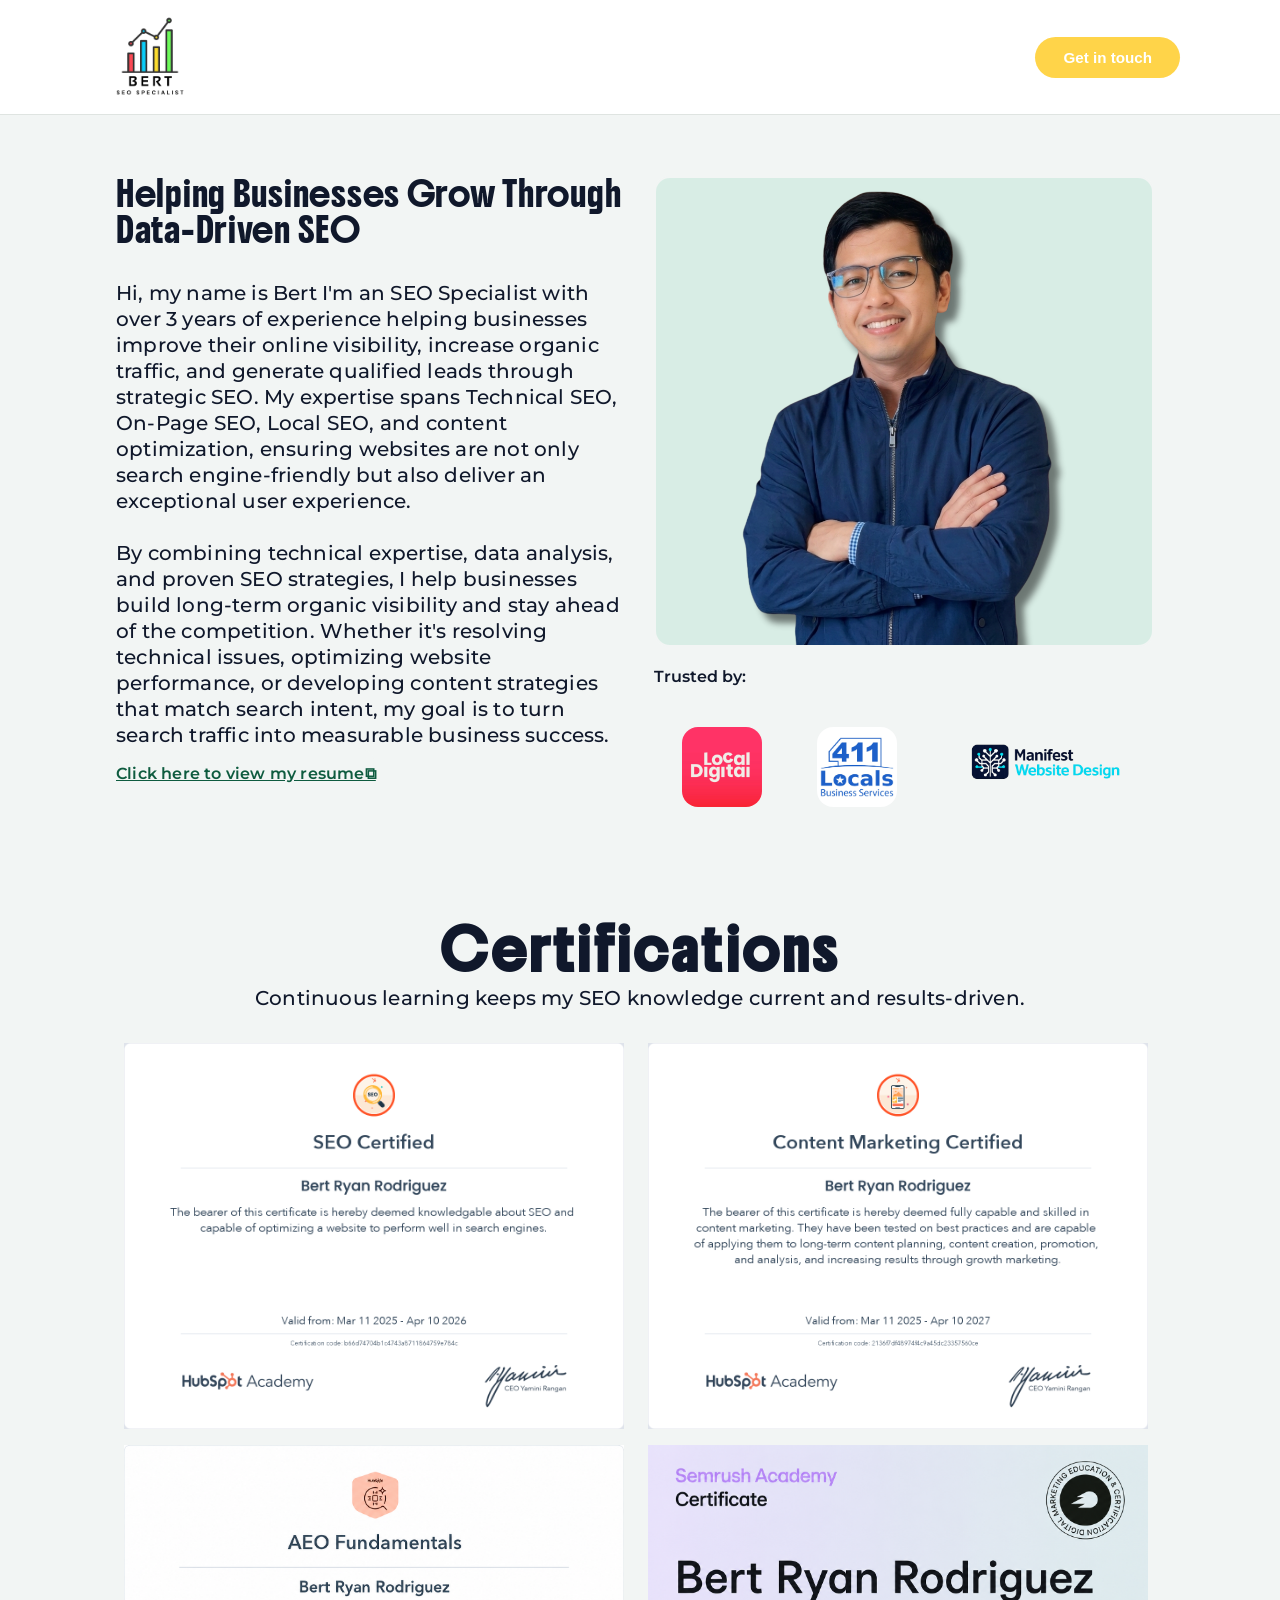
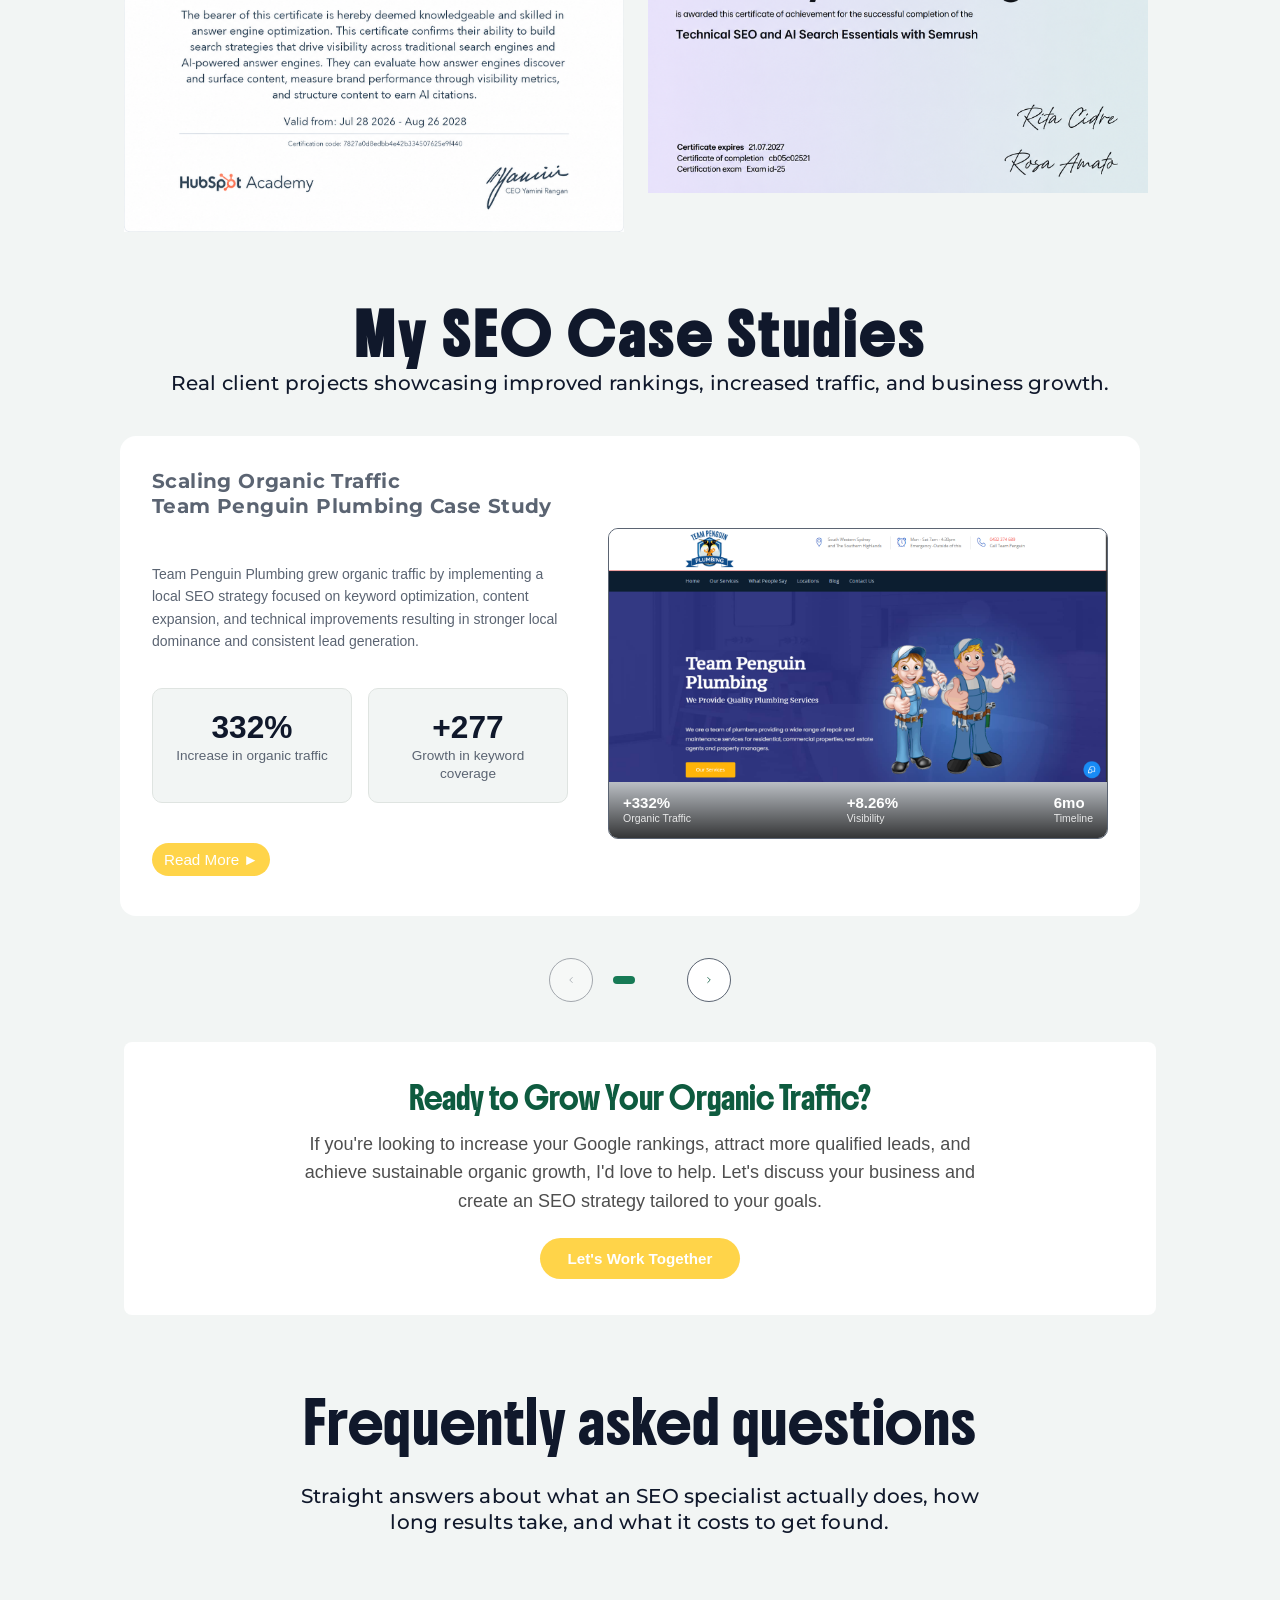
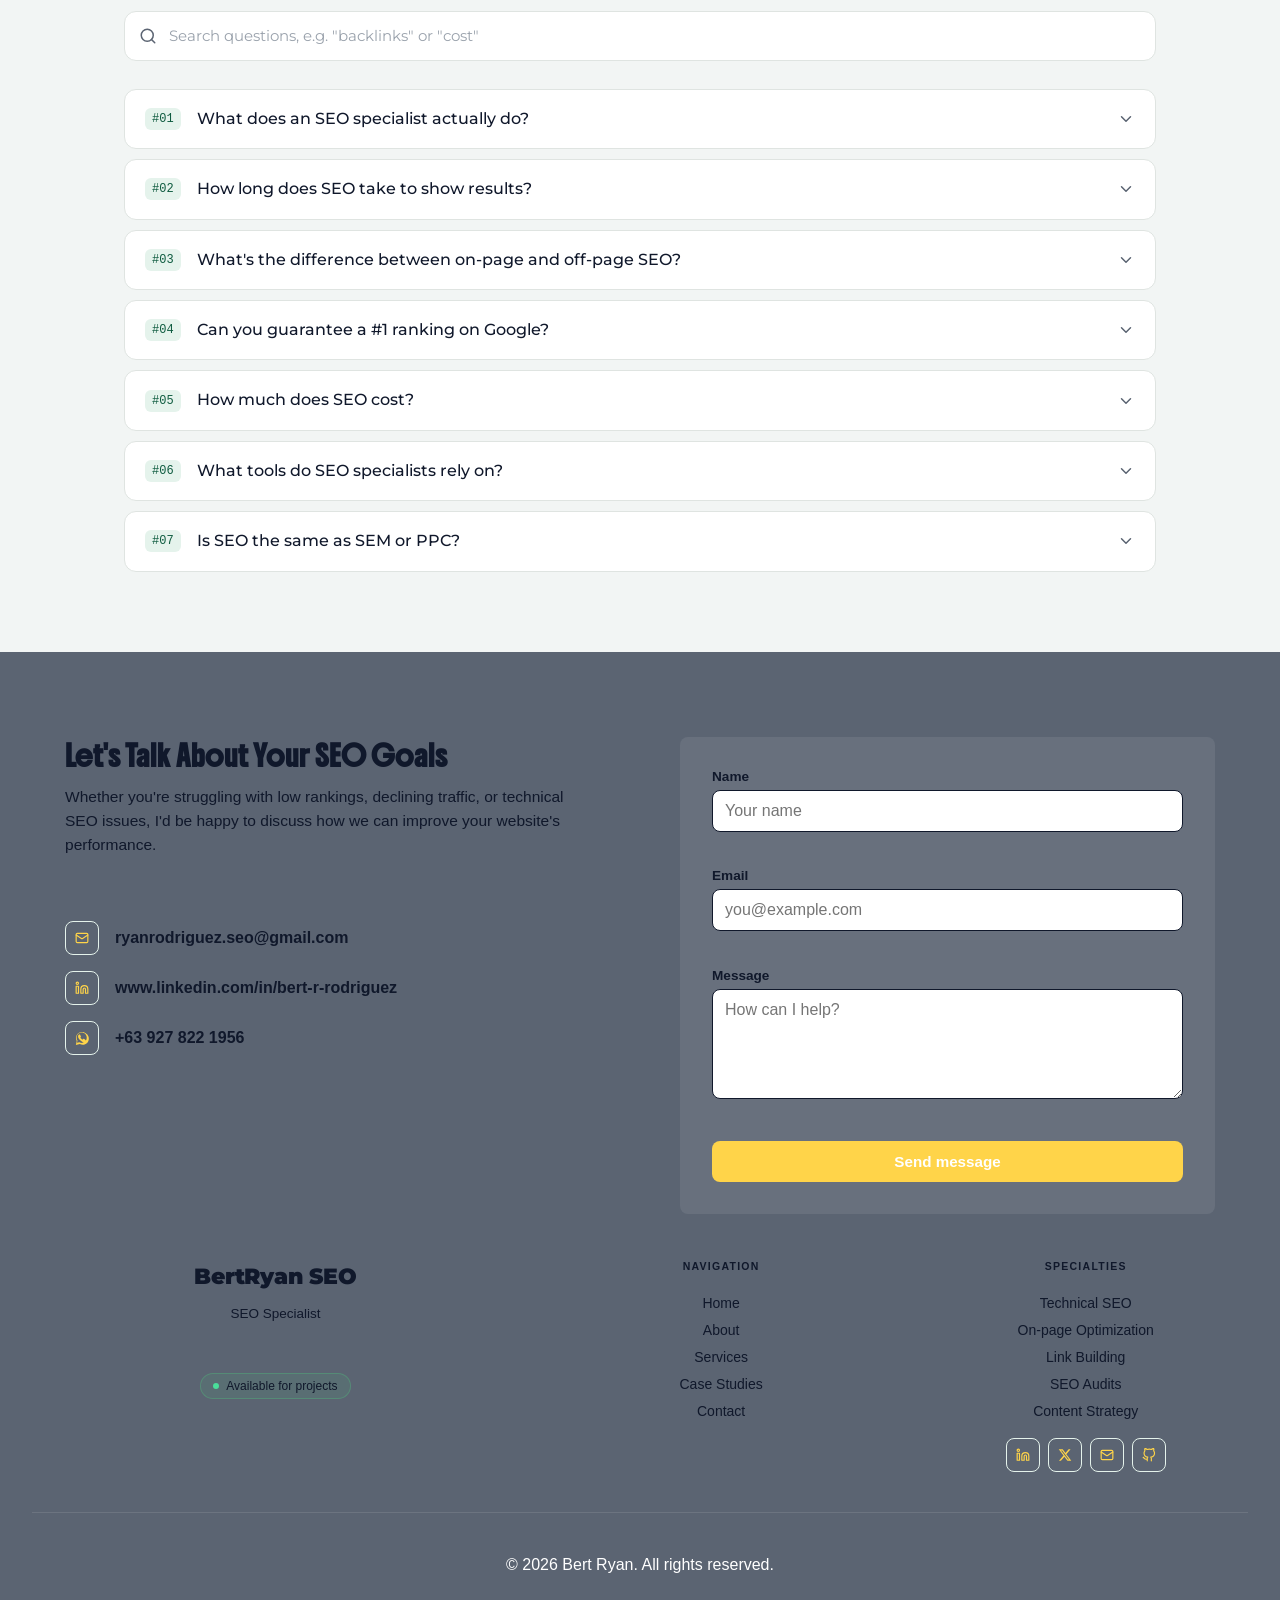
==== index.html @ f751a4ba "Update index.html" ====
<!DOCTYPE html>
<html lang="en">
<head>
<meta charset="UTF-8">
<meta name="viewport" content="width=device-width, initial-scale=1.0">
<title>Bert Ryan - SEO Portfolio</title>
<link rel="preconnect" href="https://fonts.googleapis.com">
<link rel="preconnect" href="https://fonts.gstatic.com" crossorigin>
<link href="https://fonts.googleapis.com/css2?family=Boldonse&display=swap" rel="stylesheet">
<link href="https://fonts.googleapis.com/css2?family=Montserrat:ital,wght@0,100..900;1,100..900&display=swap" rel="stylesheet">
<link rel="stylesheet" href="styles.css">
</head>

<body>
<!-- ─── NAVIGATION ─── -->
 
<header class="site-header" id="siteHeader">
  <div class="nav">
    <a class="logo" href="seo-portfolio.html"><img src="images/BERT-logo.png" alt="" style="width: 100px; height: 98px;"></a>
      <a  class="cta-button" href="#contact-section">Get in touch</a></li>
 
    <button class="nav-toggle" id="navToggle" aria-label="Toggle menu" aria-expanded="false" aria-controls="mobilePanel">
      <svg class="icon-open" viewBox="0 0 24 24" fill="none" stroke-width="2" stroke-linecap="round" stroke-linejoin="round"><line x1="4" y1="7" x2="20" y2="7"/><line x1="4" y1="12" x2="20" y2="12"/><line x1="4" y1="17" x2="20" y2="17"/></svg>
      <svg class="icon-close" viewBox="0 0 24 24" fill="none" stroke-width="2" stroke-linecap="round" stroke-linejoin="round"><line x1="6" y1="6" x2="18" y2="18"/><line x1="18" y1="6" x2="6" y2="18"/></svg>
    </button>
  </div>
 
  <nav class="mobile-panel" id="mobilePanel">
    <ul>
      <li><a href="#">Home</a></li>
      <li><a href="#">Services</a></li>
      <li><a href="#">Case studies</a></li>
      <li><a href="#">FAQ</a></li>
      <li><a href="#">Contact</a></li>
    </ul>
  </nav>
</header>
<button id="scrollToTopBtn" title="Go to top">&#8593;</button>
<!-- HERO -->
<section class="hero-section">
  <div class="hero-grid">
    <div class="hero-headline"><h1>Helping Businesses Grow Through <br>Data-Driven SEO</h1>
    <p>Hi, my name is Bert I'm an SEO Specialist with over 3 years of experience helping businesses improve their online visibility, increase organic traffic, and generate qualified leads through strategic SEO. My expertise spans Technical SEO, On-Page SEO, Local SEO, and content optimization, ensuring websites are not only search engine-friendly but also deliver an exceptional user experience.<br><br>

By combining technical expertise, data analysis, and proven SEO strategies, I help businesses build long-term organic visibility and stay ahead of the competition. Whether it's resolving technical issues, optimizing website performance, or developing content strategies that match search intent, my goal is to turn search traffic into measurable business success.
<br> <a href="#" class="cta-button-hero">Click here to view my resume⧉</a></p>
    </div>
        <div class="hero-img">
          <img src="images/hero-section-image.png" alt="">
           <span><b>Trusted by:</b></span>
            <div class="hero-logo-grid">
              <img src="images/local-digital-logo.jpg" alt="">
              <img src="images/411-locals-logo.png"  alt="">
              <img src="images/manifestwebdesign-logo.png"  alt="" style="background-color: transparent;  width: 240px; ">
            </div>
        </div>
  </div>
  <div class="mobile-hero-headline"><p>I help businesses increase organic traffic, improve search rankings, and turn website visitors into paying customers through data-driven SEO strategies tailored to your goals.</p>

</section>
<!---CERTIFICATES---->
<section class="wrap-section">
    <h2 class="section-heading">Certifications</h2>
    <p class="sub">Continuous learning keeps my SEO knowledge current and results-driven.</p>
<div class="certificates-section">
  <img src="images/seo_certified_.png" alt="">
  <img src="images/content_marketing_certified.png" alt="">
  <img src="images/Hubspot_AEO_Cert.png" alt="">
  <img src="images/SEMrush_cert_tech-SEO.png" alt="">
</div>
</section>
<!---PORTFOLIO SECTION-->
<section class="wrap-section" id="case-studies">
    <h2 class="section-heading">My SEO Case Studies</h2>
    <p class="sub">Real client projects showcasing improved rankings, increased traffic, and business growth.</p>

  <div class="slider-shell">
    <div class="grid-container" id="caseStudySlider">
      <!---CASESTUDY 1-->
    <div class="card-item">
      <div class="card-item-inner">  
        <div class="card-img">
          <img class="card-img-hover" src="images/TPP-coverphoto-casetudy.png" alt="Team Penguin Plumbing case study cover">
          <div class="casetudy-result">
            <div class="casetudy-result-item"><span class="result-val">+332%</span><span class="result-label">Organic Traffic</span></div>
            <div class="casetudy-result-item"><span class="result-val">+8.26%</span><span class="result-label">Visibility</span></div>
            <div class="casetudy-result-item"><span class="result-val">6mo</span><span class="result-label">Timeline</span></div>
          </div>
        </div>
        
        <div class="casetudy-desc">
           <h2>Scaling Organic Traffic <br>Team Penguin Plumbing Case Study</h2>
                <div class="card-img-mobile">
                <img class="card-img-hover" src="images/TPP-coverphoto-casetudy.png" alt="Team Penguin Plumbing case study cover">
                <div class="casetudy-result">
                  <div class="casetudy-result-item"><span class="result-val">+332%</span><span class="result-label">Organic Traffic</span></div>
                  <div class="casetudy-result-item"><span class="result-val">+8.26%</span><span class="result-label">Visibility</span></div>
                  <div class="casetudy-result-item"><span class="result-val">6mo</span><span class="result-label">Timeline</span></div>
                </div>
        </div>
          <p>Team Penguin Plumbing grew organic traffic by implementing a local SEO strategy focused on keyword optimization, content expansion, and technical improvements resulting in stronger local dominance and consistent lead generation.</p>

            <div class="stat-grid">
              <div class="stat-card">
                <span class="stat-number">332%</span>
                <span class="stat-label">Increase in organic traffic</span>
              </div>
              <div class="stat-card">
                <span class="stat-number">+277</span>
                <span class="stat-label">Growth in keyword coverage</span>
              </div>
              <a href="case-study1.html"><span class="readmore-bottom-left">Read More ►</span></a>
            </div>
        </div>
      </div>
    </div>
    <!---CASESTUDY 2-->
    <div class="card-item">
      <div class="card-item-inner">  
        <div class="card-img">
          <img class="card-img-hover" src="images/LegalServe-coverphoto-casestudy.png" alt="Team Penguin Plumbing case study cover">
          <div class="casetudy-result">
            <div class="casetudy-result-item"><span class="result-val">300%</span><span class="result-label">Increase Conversions</span></div>
            <div class="casetudy-result-item"><span class="result-val">23</span><span class="result-label">Ranking Keywords</span></div>
            <div class="casetudy-result-item"><span class="result-val">480+</span><span class="result-label">Monthly Visitors</span></div>
          </div>
        </div>
        
        <div class="casetudy-desc">
           <h2>Turning Traffic into Revenue for Legal Services Company</h2>
                <div class="card-img-mobile">
                <img class="card-img-hover" src="images/TPP-coverphoto-casetudy.png" alt="Team Penguin Plumbing case study cover">
                <div class="casetudy-result">
                  <div class="casetudy-result-item"><span class="result-val">+332%</span><span class="result-label">Organic Traffic</span></div>
                  <div class="casetudy-result-item"><span class="result-val">+8.26%</span><span class="result-label">Visibility</span></div>
                  <div class="casetudy-result-item"><span class="result-val">6mo</span><span class="result-label">Timeline</span></div>
                </div>
        </div>
          <p>A Legal Services Company boosted its organic growth by implementing technical SEO, targeted content, and strategic link building—resulting in 480 monthly visitors, 23 ranking keywords, and 119 backlinks, alongside an estimated 2–3x increase in conversions.</p>

            <div class="stat-grid">
              <div class="stat-card">
                <span class="stat-number">300%</span>
                <span class="stat-label">Increase Conversions</span>
              </div>
              <div class="stat-card">
                <span class="stat-number">480+</span>
                <span class="stat-label">Monthly Visitors</span>
              </div>
              <a href="case-study2.html"><span class="readmore-bottom-left">Read More ►</span></a>
            </div>
        </div>
      </div>
    </div>

    <!---CASESTUDY 3-->
<div class="card-item">
      <div class="card-item-inner">  
        <div class="card-img">
          <img class="card-img-hover" src="images/HealthStin-coverphoto-casestudy.png" alt="Team Penguin Plumbing case study cover">
          <div class="casetudy-result">
            <div class="casetudy-result-item"><span class="result-val">+332%</span><span class="result-label">Organic Traffic</span></div>
            <div class="casetudy-result-item"><span class="result-val">+8.26%</span><span class="result-label">Visibility</span></div>
            <div class="casetudy-result-item"><span class="result-val">6mo</span><span class="result-label">Timeline</span></div>
          </div>
        </div>
        
        <div class="casetudy-desc">
           <h2>Local SEO Growth for Healthcare services</h2>
                <div class="card-img-mobile">
                <img class="card-img-hover" src="images/TPP-coverphoto-casetudy.png" alt="Team Penguin Plumbing case study cover">
                <div class="casetudy-result">
                  <div class="casetudy-result-item"><span class="result-val">216%</span><span class="result-label">Achieved Growth</span></div>
                  <div class="casetudy-result-item"><span class="result-val">1.9K</span><span class="result-label">Monthly Visitors</span></div>
                  <div class="casetudy-result-item"><span class="result-val">$2.7K+</span><span class="result-label">Generated Value</span></div>
                </div>
        </div>
          <p>A Healthcare services company scaled its organic traffic from approximately 600 to 1,900 monthly visitors, achieving over 216% growth through targeted SEO strategies.</p>

            <div class="stat-grid">
              <div class="stat-card">
                <span class="stat-number">216%</span>
                <span class="stat-label">Achieved Growth</span>
              </div>
              <div class="stat-card">
                <span class="stat-number">$2.7K+</span>
                <span class="stat-label">Generated Value</span>
              </div>
              <a href="case-study3.html"><span class="readmore-bottom-left">Read More ►</span></a>
            </div>
        </div>
      </div>
      
    </div>


    </div>
 <!----slider-controls-->
 </div>
    <div class="slider-controls">
      <button class="slider-arrow" id="prevBtn" aria-label="Previous case study">
        <svg viewBox="0 0 24 24" fill="none" stroke="currentColor" stroke-width="2" stroke-linecap="round" stroke-linejoin="round"><path d="M15 18l-6-6 6-6"/></svg>
      </button>
      <div class="slider-dots" id="sliderDots"></div>
      <button class="slider-arrow" id="nextBtn" aria-label="Next case study">
        <svg viewBox="0 0 24 24" fill="none" stroke="currentColor" stroke-width="2" stroke-linecap="round" stroke-linejoin="round"><path d="M9 18l6-6-6-6"/></svg>
      </button>
    </div>
  </div>
  <!-------CTA SECTIION---->
  <div class="cta-section">
      <h2>Ready to Grow Your Organic Traffic?</h2>
      <p>If you're looking to increase your Google rankings, attract more qualified leads, and achieve sustainable organic growth, I'd love to help. Let's discuss your business and create an SEO strategy tailored to your goals.</p>
      <a href="#contact-section" class="cta-button">Let's Work Together</a>
    </div>
</section>

<!---FAQ-->
<section class="wrap-section">
<div>
  <div class="sms-header">
    <h2>Frequently asked questions</h2>
    <p class="sub">Straight answers about what an SEO specialist actually does, how long results take, and what it costs to get found.</p>
  </div>
  <div class="search">
    <svg viewBox="0 0 24 24" fill="none" stroke-width="2" stroke-linecap="round" stroke-linejoin="round"><circle cx="11" cy="11" r="8"/><line x1="21" y1="21" x2="16.65" y2="16.65"/></svg>
    <input type="text" id="faqSearch" placeholder="Search questions, e.g. &quot;backlinks&quot; or &quot;cost&quot;">
    <span class="search-count" id="searchCount"></span>
  </div>

  <div class="faq-list" id="faqList">

    <div class="faq-item" data-q="what does an seo specialist do daily tasks keywords technical content">
      <button class="faq-question">
        <span class="rank">#01</span>
        <span class="q-text">What does an SEO specialist actually do?</span>
        <svg class="chevron" viewBox="0 0 24 24" fill="none" stroke-width="2" stroke-linecap="round" stroke-linejoin="round"><polyline points="6 9 12 15 18 9"/></svg>
      </button>
      <div class="faq-answer">
        <div class="faq-answer-inner">
          An SEO specialist audits how a site is built, chosen, and linked to, then fixes what's holding it back in search results. That covers keyword research, on-page optimization like titles and headings, technical fixes like site speed and crawlability, content strategy, and building the site's authority through links and mentions.
        </div>
      </div>
    </div>

    <div class="faq-item" data-q="how long does seo take to show results time timeline months">
      <button class="faq-question">
        <span class="rank">#02</span>
        <span class="q-text">How long does SEO take to show results?</span>
        <svg class="chevron" viewBox="0 0 24 24" fill="none" stroke-width="2" stroke-linecap="round" stroke-linejoin="round"><polyline points="6 9 12 15 18 9"/></svg>
      </button>
      <div class="faq-answer">
        <div class="faq-answer-inner">
          Most sites see meaningful movement in 3 to 6 months, with compounding gains after that. Timing depends on how competitive the niche is, how much authority the site already has, and how consistently the work gets done. Anyone promising first-page rankings in a couple of weeks is overselling it.
        </div>
      </div>
    </div>

    <div class="faq-item" data-q="on-page off-page seo difference technical link building">
      <button class="faq-question">
        <span class="rank">#03</span>
        <span class="q-text">What's the difference between on-page and off-page SEO?</span>
        <svg class="chevron" viewBox="0 0 24 24" fill="none" stroke-width="2" stroke-linecap="round" stroke-linejoin="round"><polyline points="6 9 12 15 18 9"/></svg>
      </button>
      <div class="faq-answer">
        <div class="faq-answer-inner">
          On-page SEO is everything you control directly on the site: content, headings, internal links, page speed, and structure. Off-page SEO is what happens elsewhere that signals trust back to the site, mainly backlinks, brand mentions, and reviews. Both need to work together for rankings to hold.
        </div>
      </div>
    </div>

    <div class="faq-item" data-q="guarantee first page rankings number one google">
      <button class="faq-question">
        <span class="rank">#04</span>
        <span class="q-text">Can you guarantee a #1 ranking on Google?</span>
        <svg class="chevron" viewBox="0 0 24 24" fill="none" stroke-width="2" stroke-linecap="round" stroke-linejoin="round"><polyline points="6 9 12 15 18 9"/></svg>
      </button>
      <div class="faq-answer">
        <div class="faq-answer-inner">
          No, and it's a warning sign if someone does. Google's ranking algorithm weighs hundreds of factors and changes constantly, and rankings are relative to what competitors are doing too. A good specialist commits to a clear process and measurable progress, not a guaranteed position.
        </div>
      </div>
    </div>

    <div class="faq-item" data-q="how much does seo cost pricing budget monthly retainer">
      <button class="faq-question">
        <span class="rank">#05</span>
        <span class="q-text">How much does SEO cost?</span>
        <svg class="chevron" viewBox="0 0 24 24" fill="none" stroke-width="2" stroke-linecap="round" stroke-linejoin="round"><polyline points="6 9 12 15 18 9"/></svg>
      </button>
      <div class="faq-answer">
        <div class="faq-answer-inner">
          It varies widely with scope, from a few hundred dollars a month for a small local business to five figures for competitive national campaigns. Most specialists work on a monthly retainer since SEO is ongoing, not a one-time project, though one-off audits are common as a starting point.
        </div>
      </div>
    </div>

    <div class="faq-item" data-q="tools use ahrefs semrush google search console analytics">
      <button class="faq-question">
        <span class="rank">#06</span>
        <span class="q-text">What tools do SEO specialists rely on?</span>
        <svg class="chevron" viewBox="0 0 24 24" fill="none" stroke-width="2" stroke-linecap="round" stroke-linejoin="round"><polyline points="6 9 12 15 18 9"/></svg>
      </button>
      <div class="faq-answer">
        <div class="faq-answer-inner">
          Common ones include Google Search Console and Analytics for first-party data, and platforms like Ahrefs, Semrush, or Moz for keyword research, backlink audits, and competitor tracking. The tools matter less than knowing how to read the data and turn it into a prioritized plan.
        </div>
      </div>
    </div>

    <div class="faq-item" data-q="difference seo sem ppc paid search marketing">
      <button class="faq-question">
        <span class="rank">#07</span>
        <span class="q-text">Is SEO the same as SEM or PPC?</span>
        <svg class="chevron" viewBox="0 0 24 24" fill="none" stroke-width="2" stroke-linecap="round" stroke-linejoin="round"><polyline points="6 9 12 15 18 9"/></svg>
      </button>
      <div class="faq-answer">
        <div class="faq-answer-inner">
          No. SEO earns traffic through unpaid, organic search results. SEM is the broader umbrella that includes SEO plus paid tactics like PPC, where you pay for each click on an ad. They often work best together: PPC for quick visibility, SEO for durable, compounding traffic.
        </div>
      </div>
    </div>
  </div>

  <p class="empty" id="emptyState">No questions match that search. Try a different term.</p>

</div>
</section>

<!-------FOOTER----->
<footer class="footer" id="contact-section">
    <div class="footer-inner">

       

    <div class="talk-section-grid">
      <div>
        <h2>Let's Talk About Your SEO Goals</h2>
        <p>Whether you're struggling with low rankings, declining traffic, or technical SEO issues, I'd be happy to discuss how we can improve your website's performance.</p>
        <div class="contact-links-section">
          <!-- Email -->
         <div class="contact-links">
         <a href="mailto:alex@example.com" class="social-btn" title="Email" aria-label="Email">
              <svg viewBox="0 0 24 24" fill="none" stroke="currentColor" stroke-width="2" stroke-linecap="round" stroke-linejoin="round">
                <rect x="2" y="4" width="20" height="16" rx="2"></rect>
                <path d="m22 7-8.97 5.7a1.94 1.94 0 0 1-2.06 0L2 7"></path>
              </svg>
            </a>
          <span><b>ryanrodriguez.seo@gmail.com</b></span>
        </div>
        <!-- LinkedIn -->
         <div class="contact-links">
            <a href="#" class="social-btn" title="LinkedIn" aria-label="LinkedIn">
              <svg viewBox="0 0 24 24" fill="none" stroke="currentColor" stroke-width="2" stroke-linecap="round" stroke-linejoin="round">
                <path d="M16 8a6 6 0 0 1 6 6v7h-4v-7a2 2 0 0 0-2-2 2 2 0 0 0-2 2v7h-4v-7a6 6 0 0 1 6-6z"></path>
                <rect x="2" y="9" width="4" height="12"></rect>
                <circle cx="4" cy="4" r="2"></circle>
              </svg>
            </a>
            <span><b>www.linkedin.com/in/bert-r-rodriguez</b></span>
        </div> 
        <!-- WhatsApp --> 
        <div class="contact-links">
            <a href="#" class="social-btn" title="WhatsApp" aria-label="WhatsApp">
              <svg xmlns="http://w3.org" viewBox="0 0 448 512" width="40" height="40">
                <path fill="currentColor" d="M380.9 97.1C339 55.1 283.2 32 223.9 32c-122.4 0-222 99.6-222 222 0 39.1 10.2 77.3 29.6 111L0 512l144.1-37.8c33 18 69.8 27.5 107.5 27.5 122.4 0 222-99.6 222-222 0-59.3-23.1-115.1-65-157.1zm-157 341.6c-33.2 0-65.7-8.9-94-25.7l-6.7-4-85.5 22.4 22.8-83.3-4.4-7c-18.5-29.4-28.2-63.3-28.2-98.2 0-101.7 82.8-184.5 184.6-184.5 49.3 0 95.6 19.2 130.4 54.1 34.8 34.9 54 81.2 54 130.5 0 101.7-82.8 184.5-184.6 184.5zm101.1-138c-5.5-2.7-32.6-16.1-37.7-17.9-5.1-1.8-8.8-2.7-12.5 2.7-3.7 5.5-14.3 17.9-17.6 21.6-3.2 3.7-6.5 4.1-12 1.4-32.3-16.1-53.7-29.3-75.1-66-5.6-9.7 5.6-9 16.1-29.9 1.6-3.2.8-6-1.4-11.4-2.2-5.5-17.6-42.4-24.1-58.2-6.3-15.3-12.7-13.2-17.4-13.4-4.5-.2-9.6-.3-14.8-.3-5.2 0-13.6 1.9-20.7 9.6-7.1 7.7-27.1 26.5-27.1 64.6 0 38.1 27.7 74.8 31.6 80.1 3.9 5.3 54.6 83.3 132.3 116.9 18.5 8 32.9 12.8 44.1 16.4 18.6 5.9 35.5 5.1 48.9 3.1 14.9-2.2 37.7-15.4 43-29.5 5.3-14.1 5.3-26.2 3.7-28.7-1.5-2.5-5.4-4-10.9-6.7z"/>
              </svg>
            </a>
            <span><b>+63 927 822 1956</b></span>
        </div>     
      </div>
        
      </div>
        <div class="card-2">
              <form id="contactForm" novalidate>
                <div class="field">
                  <label for="name">Name</label>
                  <input type="text" id="name" name="name" placeholder="Your name" required>
                  <span class="error-msg" id="nameError"></span>
                </div>
            
                <div class="field">
                  <label for="email">Email</label>
                  <input type="email" id="email" name="email" placeholder="you@example.com" required>
                  <span class="error-msg" id="emailError"></span>
                </div>
            
                <div class="field">
                  <label for="message">Message</label>
                  <textarea id="message" name="message" placeholder="How can I help?" required></textarea>
                  <span class="error-msg" id="messageError"></span>
                </div>
            
                <button type="submit" id="submitBtn">Send message</button>
            
                <div class="status" id="statusBox"></div>
              </form>
            </div>     
        </div>
  


      <!-- Top Grid -->
      <div class="footer-grid">
 
        <!-- Brand -->
        <div class="brand-col">
          <p class="brand-name">BertRyan SEO</p>
          <p class="brand-tagline">SEO Specialist</p>
          <span class="availability-pill">
            <span class="dot"></span>
            Available for projects
          </span>
        </div>
 
        <!-- Navigation -->
        <div>
          <p class="col-heading">Navigation</p>
          <ul class="footer-links">
            <li><a href="#">Home</a></li>
            <li><a href="#">About</a></li>
            <li><a href="#">Services</a></li>
            <li><a href="#">Case Studies</a></li>
            <li><a href="#">Contact</a></li>
          </ul>
        </div>
 
        <!-- Specialties + Social -->
        <div>
          <p class="col-heading">Specialties</p>
          <ul class="footer-links">
            <li><a href="#">Technical SEO</a></li>
            <li><a href="#">On-page Optimization</a></li>
            <li><a href="#">Link Building</a></li>
            <li><a href="#">SEO Audits</a></li>
            <li><a href="#">Content Strategy</a></li>
          </ul>
 
          <div class="social-row">
            <!-- LinkedIn -->
            <a href="#" class="social-btn" title="LinkedIn" aria-label="LinkedIn">
              <svg viewBox="0 0 24 24" fill="none" stroke="currentColor" stroke-width="2" stroke-linecap="round" stroke-linejoin="round">
                <path d="M16 8a6 6 0 0 1 6 6v7h-4v-7a2 2 0 0 0-2-2 2 2 0 0 0-2 2v7h-4v-7a6 6 0 0 1 6-6z"></path>
                <rect x="2" y="9" width="4" height="12"></rect>
                <circle cx="4" cy="4" r="2"></circle>
              </svg>
            </a>
            <!-- X / Twitter -->
            <a href="#" class="social-btn" title="X (Twitter)" aria-label="X">
              <svg viewBox="0 0 24 24" fill="currentColor">
                <path d="M18.244 2.25h3.308l-7.227 8.26 8.502 11.24H16.17l-5.214-6.817L4.99 21.75H1.68l7.73-8.835L1.254 2.25H8.08l4.713 6.231zm-1.161 17.52h1.833L7.084 4.126H5.117z"></path>
              </svg>
            </a>
            <!-- Email -->
            <a href="mailto:alex@example.com" class="social-btn" title="Email" aria-label="Email">
              <svg viewBox="0 0 24 24" fill="none" stroke="currentColor" stroke-width="2" stroke-linecap="round" stroke-linejoin="round">
                <rect x="2" y="4" width="20" height="16" rx="2"></rect>
                <path d="m22 7-8.97 5.7a1.94 1.94 0 0 1-2.06 0L2 7"></path>
              </svg>
            </a>
            <!-- GitHub -->
            <a href="#" class="social-btn" title="GitHub" aria-label="GitHub">
              <svg viewBox="0 0 24 24" fill="none" stroke="currentColor" stroke-width="2" stroke-linecap="round" stroke-linejoin="round">
                <path d="M9 19c-5 1.5-5-2.5-7-3m14 6v-3.87a3.37 3.37 0 0 0-.94-2.61c3.14-.35 6.44-1.54 6.44-7A5.44 5.44 0 0 0 20 4.77 5.07 5.07 0 0 0 19.91 1S18.73.65 16 2.48a13.38 13.38 0 0 0-7 0C6.27.65 5.09 1 5.09 1A5.07 5.07 0 0 0 5 4.77a5.44 5.44 0 0 0-1.5 3.78c0 5.42 3.3 6.61 6.44 7A3.37 3.37 0 0 0 9 18.13V22"></path>
              </svg>
            </a>
          </div>
        </div>
 
      </div><!-- /footer-grid -->
 
      <!-- Bottom Bar -->
      <div class="footer-bottom">
        <p class="footer-copy">© 2026 Bert Ryan. All rights reserved.</p>
      </div>
 
    </div><!-- /footer-inner -->
  </footer>


<script>
//contact form 
 const form = document.getElementById('contactForm');
  const submitBtn = document.getElementById('submitBtn');
  const statusBox = document.getElementById('statusBox');
 
  const fields = {
    name: { el: document.getElementById('name'), err: document.getElementById('nameError') },
    email: { el: document.getElementById('email'), err: document.getElementById('emailError') },
    message: { el: document.getElementById('message'), err: document.getElementById('messageError') }
  };
 
  function validateField(key) {
    const { el, err } = fields[key];
    let message = '';
 
    if (el.validity.valueMissing) {
      message = 'This field is required.';
    } else if (key === 'email' && el.validity.typeMismatch) {
      message = 'Enter a valid email address.';
    } else if (key === 'message' && el.value.trim().length < 10) {
      message = 'Message should be at least 10 characters.';
    }
 
    err.textContent = message;
    return message === '';
  }
 
  Object.keys(fields).forEach((key) => {
    fields[key].el.addEventListener('blur', () => validateField(key));
    fields[key].el.addEventListener('input', () => {
      if (fields[key].err.textContent) validateField(key);
    });
  });
 
  form.addEventListener('submit', async (e) => {
    e.preventDefault();
    statusBox.className = 'status';
    statusBox.textContent = '';
 
    const allValid = Object.keys(fields)
      .map(validateField)
      .every(Boolean);
 
    if (!allValid) return;
 
    submitBtn.disabled = true;
    submitBtn.textContent = 'Sending…';
 
    // Replace this block with a real request to your backend or form service
    // e.g. fetch('/api/contact', { method: 'POST', body: new FormData(form) })
    await new Promise((resolve) => setTimeout(resolve, 900));
 
    submitBtn.disabled = false;
    submitBtn.textContent = 'Send message';
 
    statusBox.classList.add('success');
    statusBox.textContent = "Thanks — your message has been sent. We'll reply soon.";
    form.reset();
  });

  //navbar
  const navbar = document.getElementById('siteHeader');
let lastScrollY = window.scrollY; 

window.addEventListener('scroll', () => {
  const currentScrollY = window.scrollY;

  if (currentScrollY > lastScrollY) {
    
    navbar.classList.add('nav-hidden');
  } else {
    
    navbar.classList.remove('nav-hidden');
  }

 
  lastScrollY = currentScrollY;
});
 
//scroll-up-button
const scrollToTopBtn = document.getElementById("scrollToTopBtn");


window.addEventListener("scroll", () => {

  if (window.scrollY > 300) {
    scrollToTopBtn.classList.add("show");
  } else {
    scrollToTopBtn.classList.remove("show");
  }
});

scrollToTopBtn.addEventListener("click", () => {
  window.scrollTo({
    top: 0,
    behavior: "smooth" 
  });
});

//PORTFOLIO SECTION 

(function(){
  const track = document.getElementById('caseStudySlider');
  const cards = Array.from(track.children);
  const prevBtn = document.getElementById('prevBtn');
  const nextBtn = document.getElementById('nextBtn');
  const dotsWrap = document.getElementById('sliderDots');
 
  // Build one dot per card
  cards.forEach((_, i) => {
    const dot = document.createElement('button');
    dot.className = 'slider-dot';
    dot.setAttribute('aria-label', 'Go to case study ' + (i + 1));
    dot.addEventListener('click', () => scrollToCard(i));
    dotsWrap.appendChild(dot);
  });
  const dots = Array.from(dotsWrap.children);
 
  function cardStep(){
    const style = getComputedStyle(track);
    const gap = parseFloat(style.columnGap || style.gap || 0);
    return cards[0].getBoundingClientRect().width + gap;
  }
 
  function scrollToCard(i){
    track.scrollTo({ left: i * cardStep(), behavior: 'smooth' });
  }
 
  function updateUI(){
    const index = Math.round(track.scrollLeft / cardStep());
    dots.forEach((d, i) => d.classList.toggle('is-active', i === index));
    prevBtn.disabled = track.scrollLeft <= 4;
    nextBtn.disabled = track.scrollLeft >= track.scrollWidth - track.clientWidth - 4;
  }
 
  prevBtn.addEventListener('click', () => {
    track.scrollBy({ left: -cardStep(), behavior: 'smooth' });
  });
  nextBtn.addEventListener('click', () => {
    track.scrollBy({ left: cardStep(), behavior: 'smooth' });
  });
 
  let scrollTimer;
  track.addEventListener('scroll', () => {
    clearTimeout(scrollTimer);
    scrollTimer = setTimeout(updateUI, 80);
  });
 
  window.addEventListener('resize', updateUI);
  updateUI();
})();

// testimonials 
var steps = document.querySelectorAll('.seo-method-section .sms-step, .testi-section .testi-card');
 // Scroll-triggered reveal for the SEO Methodology steps
  (function(){
    var steps = document.querySelectorAll('.seo-method-section .sms-step');
    if (!('IntersectionObserver' in window)) {
      steps.forEach(function(el){ el.classList.add('is-visible'); });
      return;
    }
    var observer = new IntersectionObserver(function(entries){
      entries.forEach(function(entry){
        if (entry.isIntersecting){
          entry.target.classList.add('is-visible');
          observer.unobserve(entry.target);
        }
      });
    }, { threshold: 0.2 });
    steps.forEach(function(el){ observer.observe(el); });
  })();

(function(){
  const header = document.getElementById('siteHeader');
  const navToggle = document.getElementById('navToggle');
  const mobilePanel = document.getElementById('mobilePanel');
 
  navToggle.addEventListener('click', () => {
    const isOpen = header.classList.toggle('menu-open');
    navToggle.setAttribute('aria-expanded', String(isOpen));
  });
 
  mobilePanel.querySelectorAll('a').forEach(link => {
    link.addEventListener('click', () => {
      header.classList.remove('menu-open');
      navToggle.setAttribute('aria-expanded', 'false');
    });
  });
 
  window.addEventListener('resize', () => {
    if(window.innerWidth > 640){
      header.classList.remove('menu-open');
      navToggle.setAttribute('aria-expanded', 'false');
    }
  });
})();
//
(function(){
  const list = document.getElementById('faqList');
  const items = Array.from(list.querySelectorAll('.faq-item'));
  const searchInput = document.getElementById('faqSearch');
  const searchCount = document.getElementById('searchCount');
  const emptyState = document.getElementById('emptyState');

  function renumber(){
    let visible = 0;
    items.forEach(item => {
      if(!item.classList.contains('hidden')){
        visible++;
        const num = String(visible).padStart(2, '0');
        item.querySelector('.rank').textContent = '#' + num;
      }
    });
    emptyState.classList.toggle('show', visible === 0);
    return visible;
  }

  items.forEach(item => {
    const question = item.querySelector('.faq-question');
    const answer = item.querySelector('.faq-answer');

    question.addEventListener('click', () => {
      const isOpen = item.classList.contains('open');

      items.forEach(other => {
        other.classList.remove('open');
        other.querySelector('.faq-answer').style.maxHeight = null;
      });

      if(!isOpen){
        item.classList.add('open');
        answer.style.maxHeight = answer.scrollHeight + 'px';
      }
    });
  });

  searchInput.addEventListener('input', () => {
    const term = searchInput.value.trim().toLowerCase();

    items.forEach(item => {
      const haystack = (item.dataset.q + ' ' + item.querySelector('.q-text').textContent).toLowerCase();
      const matches = term === '' || haystack.includes(term);
      item.classList.toggle('hidden', !matches);
      if(!matches){
        item.classList.remove('open');
        item.querySelector('.faq-answer').style.maxHeight = null;
      }
    });

    const visible = renumber();
    searchCount.textContent = term ? visible + ' found' : '';
  });

  renumber();
})();
</script>

</body>
</html>
---- styles.css ----
:root{
    --ink:#10182B;
    --muted:#5B6472;
    --bg:#F2F5F4;
    --surface:#FFFFFF;
    --border:#DFE4E1;
    --accent:#177A55;
    --accent-soft:#E5F3EC;
    --accent-dark:#0E5B3F;
    --radius:12px;
    --button: #ffd449;
  }

  *{box-sizing:border-box;}

html {
  scroll-behavior: smooth;
}

#scrollToTopBtn {
  position: fixed;
  bottom: 30px;
  right: 30px;
  z-index: 99; /* Ensure it stays above other elements */
  width: 50px;
  height: 50px;
  border: none;
  outline: none;
  background-color: #333;
  color: white;
  cursor: pointer;
  border-radius: 50%;
  font-size: 20px;
  
  /* Smooth transition for fading in/out and hover effects */
  transition: opacity 0.3s ease, transform 0.3s ease; 
  opacity: 0;
  pointer-events: none; /* Prevents clicking while invisible */
}

/* Hover state */
#scrollToTopBtn:hover {
  background-color: #555;
  transform: scale(1.1); /* Slight grow effect */
}

/* Class to show the button via JavaScript */
#scrollToTopBtn.show {
  opacity: 1;
  pointer-events: auto;
}



  body{
    margin: 0;
    background:var(--bg);
    color:var(--ink);
    font-family:'Inter', sans-serif;
    
  }
  p {
    font-weight: 500;
    line-height: 1.5rem;
  }
   /* ─── NAV ─────────────────────────────────────────── */
 .site-header{
    position:fixed;
    top: 0;
    left: 0;
    width: 100%;
    z-index:1000;
    background:var(--surface);
    border-bottom:1.5px solid var(--border);
    transition: transform 0.3s ease-in-out;
  }
 .nav-hidden {transform: translateY(-100%); }
  .nav{
    max-width:1080px;
    margin:0 auto;
    display:flex;
    align-items:center;
    justify-content:space-between;
    padding:0.5rem 0;
  }
 
  .logo{
    display:flex;
    align-items:center;
    gap:8px;
    font-family:'Space Grotesk', sans-serif;
    font-weight:600;
    font-size:16px;
    color:var(--ink);
    text-decoration:none;
  }
 
  .logo .dot{
    width:8px;
    height:8px;
    border-radius:50%;
    background:var(--accent);
    flex-shrink:0;
  }
 
  .nav-links{
    display:flex;
    align-items:center;
    gap:28px;
    list-style:none;
    margin:0;
    padding:0;
  }
 
  .nav-links a{
    font-family: "Montserrat", sans-serif;
    font-size: 1rem;
    font-weight:500;
    color:var(--muted);
    text-decoration:none;
    transition:color .15s ease;
    padding: 4px 5px;
    border-radius: 8px;
  }
 
  .nav-links a:hover{ color:var(--accent-dark); background-color: var(--accent-soft); color: var(--ink); font-weight: 600;}
  .nav-links a.active{ color:var(--ink); }
 
  .nav-toggle{
    display:none;
    align-items:center;
    justify-content:center;
    width:38px;
    height:38px;
    border-radius:8px;
    border:1.5px solid var(--border);
    background:var(--surface);
    cursor:pointer;
    padding:0;
    flex-shrink:0;
  }
 
  .nav-toggle:hover{ background:var(--accent-soft); border-color:var(--accent); }
 
  .nav-toggle svg{
    width:20px;
    height:20px;
    stroke:var(--ink);
  }
 
  .nav-toggle .icon-close{ display:none; }
 
  .site-header.menu-open .nav-toggle .icon-open{ display:none; }
  .site-header.menu-open .nav-toggle .icon-close{ display:block; }
 
  .mobile-panel{
    display:none;
    max-height:0;
    overflow:hidden;
    transition:max-height .25s ease;
    border-top:1.5px solid var(--border);
  }
 
  .site-header.menu-open .mobile-panel{
    max-height:280px;
  }
 
  .mobile-panel ul{
    list-style:none;
    margin:0;
    padding:8px 20px 16px;
    display:flex;
    flex-direction:column;
  }
 
  .mobile-panel a{
    display:block;
    padding:12px 4px;
    font-size:15px;
    font-weight:500;
    color:var(--ink);
    text-decoration:none;
    border-bottom:1px solid var(--border);
  }
 
  .mobile-panel li:last-child a{ border-bottom:none; }
 
  @media (max-width:640px){
    .nav-links{ display:none; }
    .nav-toggle{ display:flex; }
    .mobile-panel{ display:block; }
  }   

/****CASE STUDIES SECTION****/
.case-study-title h1{font-family: "Boldonse", system-ui; color: var(--ink); font-size: 2rem; font-weight: 200; margin: 8rem 0 0 0; line-height: 1.6;}
.case-study-title p { 
                        font-family: "Montserrat", sans-serif; 
                        font-size: 1.25rem; line-height: 1.3;
                        letter-spacing:0.01em;
                        font-weight: 500; 
                       }
.case-study-body h2{font-family: "Boldonse", system-ui; color: var(--accent); font-size: 1.75rem; font-weight: 200;}
.case-study-body h3{font-family:  "Montserrat", sans-serif; color: var(--accent-dark); font-size: 1.5rem; font-weight: 700; padding: 0.5rem 1rem ;}
.case-study-body p{ font-family: 'Segoe UI', Roboto, Helvetica, Arial, sans-serif; font-size: 1.125rem; line-height: 1.6; font-weight: 480; color: #4E4E4E;}
.case-study-body ul{font-family: 'Segoe UI', Roboto, Helvetica, Arial, sans-serif; font-size: 1.125rem; line-height: 1.6; font-weight: 480; color: #4E4E4E;}
.case-study-img-grid{display: grid; grid-template-columns: 1fr 1fr; gap: 20px; place-items: cenetr; place-content: cenetr;}
.case-study-img-grid img{width: 520px;}
 .strategy-item {
    display: flex;
    gap: 18px;
    padding: 20px 0;
    border-bottom: 1px solid var(--border);
  }
   .strategy-item:last-of-type {
    border-bottom: none;
  }
 
  .number {
    flex-shrink: 0;
    width: 38px;
    height: 38px;
    border-radius: 50%;
    background: var(--accent-dark);
    color: var(--surface);
    display: flex;
    align-items: center;
    justify-content: center;
    font-weight: 600;
    font-size: 1rem;
  }

 .subsection-title {
    font-size: 1.05rem;
    color: var(--text);
    margin: 24px 0 12px 0;
    font-weight: 600;
  }

  
  .stat-grid {
    display: grid;
    grid-template-columns: repeat(auto-fit, minmax(180px, 1fr));
    gap: 16px;
    margin-top: 20px;
  }
 
  .stat-card {
    background: var(--bg);
    border-radius: 10px;
    padding: 20px 16px;
    text-align: center;
    border: 0.5px solid var(--border);
  }
 
  .stat-number {
    font-size: 1.98rem;
    font-weight: 800;
    color: var(--ink);
    display: block;
  }
 
  .stat-label {
    font-size: 0.85rem;
    color: var(--muted);
    margin-top: 1rem;
  }
 
  .cta-section {
    margin-top: 40px;
    padding: 36px 32px;
    background: var(--surface);
    color: #fff;
    border-radius: 8px;
    text-align: center;
  }
 
  .cta-section h2 {
    font-family: "Boldonse", system-ui;
    margin: 0 0 12px 0;
    font-size: 1.3rem;
    color: var(--accent-dark);
    font-weight: 300;
  }
 
  .cta-section p {
    margin: 0 auto 22px auto;
    max-width: 720px;
    font-family: 'Segoe UI', Roboto, Helvetica, Arial, sans-serif; font-size: 1.125rem; line-height: 1.6; font-weight: 490; color: #4E4E4E;
  }
 
  .cta-button {
    display: inline-block;
    background: #ffd449;
    color: #fff;
    text-decoration: none;
    font-weight: 600;
    padding: 12px 28px;
    border-radius: 30px;
    font-size: 0.95rem;
    transition: transform 0.15s ease, box-shadow 0.15s ease;
  }
 .cta-button-hero{
    display: inline-block;
    background: var(--bg);
    color:  var(--accent-dark);
    text-decoration: none;
    font-weight: 600;
    padding-top: 1rem;
    border-radius: 30px;
    font-size: 1rem;
    transition: transform 0.15s ease, box-shadow 0.15s ease;
    text-decoration: underline;
  }
  .cta-button:hover {
    transform: translateY(-2px);
    box-shadow: 0 6px 16px rgba(255,107,53,0.35);
    color: var(--ink);
  }

  .cta-button-hero:hover {
    transform: translateY(-2px);
    color: var(--ink);
    
  }
 
  @media (max-width: 600px) {
    .header, .content {
      padding: 24px;
    }
    .strategy-item {
      gap: 12px;
    }
    .cta-section {
      padding: 28px 20px;
    }
  }


   .talk-section-grid {
    display: grid;
    grid-template-columns: 1fr 1fr;
    gap: 5rem;
    padding: 28px 32px;
    background: transparent;
    border: 1px solid var(--muted);
    border-radius: 12px;
  }
 
  .talk-section-grid  h2 {
    font-family: "Boldonse", system-ui;
    margin: 0 0 10px 0;
    font-size: 1.25rem;
    color: var(--ink);
  }
 
  .talk-section-grid  p {
    margin: 0;
    color: var(--ink);
    font-size: 0.97rem;
    font-weight: 500;

  }
 .stories-section {
    margin-top: 30px;
  }
 
  .stories-section h2 {
    font-family:  "Montserrat", sans-serif; color: var(--accent-dark); font-size: 1.5rem; font-weight: 700; padding: 0.5rem 1rem ;
  }
   .story-list {
    list-style: none;
    padding: 0;
    margin: 0;
    display: flex;
    flex-direction: column;
    gap: 12px;
  }
.story-card {
    display: flex;
    align-items: center;
    justify-content: space-between;
    padding: 16px 20px;
    background: var(--surface);
    border: 1px solid var(--border);
    border-radius: 8px;
    text-decoration: none;
    color: var(--ink);
    font-weight: 500;
    font-size: 0.95rem;
    transition: background 0.15s ease, transform 0.15s ease;
  }
 
  .story-card:hover {
    background: var(--accent-soft);
    transform: translateX(2px);
  }
 
  .story-card span.arrow {
    color: var(--accent);
    font-weight: bold;
    margin-left: 12px;
    flex-shrink: 0;
  }

/*----- HERO SECTION--------*/
.hero-grid {
  display: grid;
  grid-template-columns: 1fr 1fr;
  gap: 1.75rem;
}
.hero-img img{width: 500px;
height: auto; background-color:rgba(175, 224, 206, 0.4); border: solid 2px var(--bg);  border-radius: 16px; margin-bottom: 1rem;}

 .hero-section{
    max-width:1080px;
    margin:3rem auto;
    padding-top: 8rem;
    place-self: center;
    place-items: center;
  }
.hero-headline {padding: 0;} 
.hero-headline h1{font-size: 1.5rem; line-height: 1.5;} 

.hero-logo-grid{display: grid; grid-template-columns: repeat(3, 1fr); place-items: center; place-content: center;}
.hero-logo-grid img{width: 80px; border: none;}
.hero-img b { font-family: "Montserrat", sans-serif; 
      font-size: 1rem; line-height: 1.3; font-weight: 600;}

/* ─── SERVICES ─── */

.services-header {
  display: flex;
  justify-content: space-between;
  align-items: flex-end;
  gap: 2rem;
  margin-bottom: 4rem;
  flex-wrap: wrap;
}

.service-icon-btn-container {
  display: flex;
}
.services-grid {
  display: grid;
  grid-template-columns: repeat(auto-fit, minmax(330px, 1fr));
  gap: 1.5px;
  place-self: center;
}

.service-card {
  background: var(--bg);
  padding: 1.5rem;
  position: relative;
  overflow: hidden;
  cursor: default;
  transition: background 0.4s;
}

.service-card::after {
  content: '';
  position: absolute;
  bottom: 0;
  left: 0;
  width: 100%;
  height: 2px;
  background: var(--accent);
  transform: scaleX(0);
  transform-origin: left;
  transition: transform 0.4s ease;
}

.service-card:hover { background: transparent; transition-delay: 0.5s; 
  p{color:var(--ink)}
  h3{text-shadow: 1px 1px 2px rgba(0, 0, 0, 0.15);}}
.service-card:hover::after { transform: scaleX(1); }

.service-icon {
  width: 2px; height: 2px;
  border-radius: 12px;
  display: flex;
  align-items: center;
  justify-content: center;
  font-size: 1.5rem;
  z-index: 1;
}
.service-icon img {
   width: 80px; height: 80px;
   border-radius: 12px;
   margin-left: 5rem;
   margin-top: 4rem;
}


.icon-green { background: rgba(0,229,160,0.1); }
.icon-blue { background: rgba(0,102,255,0.1); }
.icon-purple { background: rgba(124,58,237,0.1); }
.icon-orange { background: rgba(255,100,0,0.1); }
.icon-teal { background: rgba(0,200,200,0.1); }

.service-card h3 {
  font-family: "Montserrat", sans-serif;
  font-size: 1.2rem;
  font-weight: 700;
  margin-bottom: 0.75rem;
  position: relative;
  z-index: 1;
  color: var(--accent);
}

.service-card p {
  font-family: "Montserrat", sans-serif;
  color: var(--muted);
  font-size: 0.92rem;
  line-height: 1.75;
  position: relative;
  z-index: 1;
}

.service-tags {
  display: flex;
  flex-wrap: wrap;
  gap: 0.4rem;
  margin-top: 1.25rem;
  position: relative;
  z-index: 1;
}

.tag {
  font-size: 0.72rem;
  font-weight: 600;
  letter-spacing: 0.05em;
  padding: 0.25rem 0.65rem;
  border-radius: 4px;
  background: transparent;
  color: var(--muted);
  border: 1px solid var(--accent2);
}

.certificates-section{display: grid; grid-template-columns: 1fr 1fr; gap: 1rem}
.certificates-section img{width: 500px; height: auto;}

  section.wrap-section{
    max-width: 1080px;
    margin: auto;
    padding:0px 24px 80px;
  }
 .wrap-section-services{
    margin:auto;
    padding:64px 24px 80px;
    background-color: var(--surface);
  }
  /* ---------- Header ---------- */
  .sms-header{
    text-align:left;
    max-width:640px;
    margin:0 auto 40px;
    justify-content: left;
  }
  .sms-eyebrow{
    display:inline-block;
    font-size:12px;
    font-weight:700;
    letter-spacing:.14em;
    text-transform:uppercase;
    color:var(--accent);
    background:var(--accent-soft);
    padding:6px 14px;
    border-radius:999px;
    margin-bottom:16px;
  }
  .section-heading{
    font-size: 2.5rem;
    line-height:1.15;
    margin:0 0 12px;
    letter-spacing:0.08em;
    font-family: "Boldonse", system-ui;
    text-align: center;
  }
  .sub{
    color:var(--muted);
    font-size:16px;
    line-height:1.6;
    margin:0;
  }
  
 
  /* ---------- PORTFOLIO SECTION 
  Slider shell ---------- */


  .slider-shell{
    position:relative;
  }
 
  .grid-container{
    display:flex;
    gap:24px;
    overflow-x:auto;
    scroll-snap-type:x mandatory;
    scroll-behavior:smooth;
    padding:8px 4px 28px;
    margin:0 -4px;
    -webkit-overflow-scrolling:touch;
    scrollbar-width:none;
  }
  .grid-container::-webkit-scrollbar{ display:none; }
 
  /* ---------- Card ---------- */
  .card-item{
    flex:0 0 auto;
    width: 1020px;
    height: 480px;
    scroll-snap-align:start;
    background:var(--surface);
    border:1px solid var(--line);
    border-radius:16px;
    overflow:hidden;
    display:flex;
    flex-direction:column;
    transition:transform .25s ease, box-shadow .25s ease;
    justify-content: center;
    align-items: center;
  }
  .card-item-inner{display:flex; flex-direction:row-reverse; align-items:flex-start; place-items: center; padding: 0 .75rem;}

  .card-img:hover{
    transform:translateY(-4px);
    box-shadow:0 16px 32px -18px rgba(21,26,35,.25);
  }
 
  .card-item h2{
    font-size:18px;
    line-height:1.35;
    margin:0;
    padding:20px 20px 0;
    font-weight:700;
  }
 
  .card-img{
    position:relative;
    margin:16px 20px 0;
    border: 0.5px solid var(--muted);
    border-radius:10px;
    background:#dfe4ea;
    width: 500px;
    height: auto;
    overflow: hidden;
  }
  .card-img-mobile{display: none;}
  .card-img-hover{
    width: 100%;
    height: 100%;
    object-fit: cover;
    display:block;
    transition:transform .4s ease;
  }
  .card-img:hover .card-img-hover{
    transform:scale(1.05);
  }
 
  .casetudy-result{
    left:0; right:0; bottom:0;
    display:flex;
    justify-content:space-between;
    gap:8px;
    padding:12px 14px;
    background:linear-gradient(0deg, rgba(0, 0, 0, 0.766), rgba(0, 0, 0, 0.164));
  }
  .casetudy-result-item{
    display:flex;
    flex-direction:column;
    color:#fff;
  }
  .result-val{
    font-size:15px;
    font-weight:800;
    line-height:1.2;
  }
  .result-label{
    font-size:10.5px;
    opacity:.85;
    line-height:1.3;
  }
 
  .casetudy-desc{
    padding:16px 20px 22px;
    flex:1;
    display:flex;
    flex-direction:column;
  }
  .casetudy-desc h2 {padding: 0; margin: 0;}
  .casetudy-desc p{
    font-size:14px;
    line-height:1.6;
    color:var(--muted);
    margin:0 0 16px;
    flex:1;
  }
  .readmore-bottom-left
    {
    display: inline-block;
    margin: 1.5rem 0 0 0 ;
    background: #ffd449;
    color: #fff;
    text-decoration: none;
    font-weight: 500;
    padding: 8px 12px;
    border-radius: 30px;
    font-size: 0.95rem;
    transition: transform 0.15s ease, box-shadow 0.15s ease;
  }
  .readmore-bottom-left:hover {
    transform: translateY(-2px);
    box-shadow: 0 6px 16px rgba(255,107,53,0.35);
  }

  .casetudy-desc a{ text-decoration:none; align-self:flex-start; }
 
  /* ---------- Controls ---------- */
  .slider-controls{
    display:flex;
    align-items:center;
    justify-content:center;
    gap:20px;
    margin-top:8px;
  }
  .slider-arrow{
    width:44px;
    height:44px;
    border-radius:50%;
    border:1px solid var(--muted);
    background:var(--surface);
    color:var(--accent-dark);
    display:flex;
    align-items:center;
    justify-content:center;
    cursor:pointer;
    transition:background .2s ease, border-color .2s ease, opacity .2s ease;
  }
  .slider-arrow:hover{
    background:var(--accent);
    border-color:var(--accent);
    color:#fff;
  }
  .slider-arrow:disabled{
    opacity:.35;
    cursor:default;
    background:var(--surface);
    color:var(--ink);
    border-color:var(--line);
  }
  .slider-arrow svg{ width: 18px; height:18px; }
 
  .slider-dots{
    display:flex;
    gap:8px;
  }
  .slider-dot{
    width:8px;
    height:8px;
    border-radius:50%;
    background:var(--line);
    border:none;
    padding:0;
    cursor:pointer;
    transition:background .2s ease, width .2s ease;
  }
  .slider-dot.is-active{
    background:var(--accent);
    width:22px;
    border-radius:5px;
  }

/*SEO methodology*/
.seo-method-section *{
    box-sizing:border-box;
  }
 
  .seo-method-section{
    font-family:'Inter',-apple-system,BlinkMacSystemFont,'Segoe UI',Roboto,sans-serif;
    color:var(--ink);
    padding:110px 24px;
    position:relative;
    overflow:hidden;
  }
 
  .seo-method-section::before{
    content:"";
    position:absolute;
    top:-160px;
    right:-160px;
    width:480px;
    height:480px;
    pointer-events:none;
  }
 
  .sms-wrap{
    max-width:var(--maxw);
    margin:0 auto;
    position:relative;
    z-index:1;
  }
 
  /* ---- Header ---- */
  .sms-header{
    text-align:center;
    max-width:680px;
    margin:0 auto 76px;
  }
 
  .sms-eyebrow{
    display:inline-flex;
    align-items:center;
    gap:8px;
    font-size:13px;
    font-weight:600;
    letter-spacing:.06em;
    text-transform:uppercase;
    color:var(--accent);
    background:var(--accent-soft);
    padding:7px 16px;
    border-radius:999px;
    margin-bottom:22px;
  }
 
  .sms-eyebrow::before{
    content:"";
    width:6px;
    height:6px;
    border-radius:50%;
    background:var(--accent);
    flex-shrink:0;
  }
 
  .sms-header h2{
    font-size:clamp(30px, 4vw, 44px);
    line-height:1.15;
    font-weight:800;
    letter-spacing:-0.02em;
    margin:0 0 18px;
    color:var(--ink);
  }
 
  .sms-header p{
    font-size:17px;
    line-height:1.65;
    color:var(--ink-soft);
    margin:0;
    font-weight:400;
  }
 
  /* ----//// Process grid ////---- */
  .sms-grid{
    display:grid;
    grid-template-columns:repeat(3, 1fr);
    gap:28px;
    position:relative;
  }
 
  .sms-step{
    background:var(--surface);
    border:1px solid var(--line);
    border-radius:var(--radius);
    padding:36px 30px 32px;
    position:relative;
    opacity:0;
    transform:translateY(22px);
    transition:opacity .6s ease, transform .6s ease, box-shadow .25s ease, border-color .25s ease;
  }
 
  .sms-step.is-visible{
    opacity:1;
    transform:translateY(0);
  }
 
  .sms-step:hover{
    border-color:rgba(37,81,255,0.35);
    box-shadow:0 16px 40px -20px rgba(15,23,32,0.18);
  }
 
  .sms-step-top{
    display:flex;
    align-items:center;
    justify-content:space-between;
    margin-bottom:22px;
  }
 
  .sms-num{
    font-size:14px;
    font-weight:700;
    color:#b7bdc9;
    letter-spacing:.02em;
  }
 
  .sms-icon{
    width:46px;
    height:46px;
    border-radius:12px;
    background:var(--accent-soft);
    display:flex;
    align-items:center;
    justify-content:center;
    color:var(--accent);
    flex-shrink:0;
  }
 
  .sms-icon svg{
    width:22px;
    height:22px;
    stroke:currentColor;
    fill:none;
    stroke-width:1.8;
    stroke-linecap:round;
    stroke-linejoin:round;
  }
 
  .sms-step h3{
    font-size:19px;
    font-weight:700;
    letter-spacing:-0.01em;
    margin:0 0 10px;
    color:var(--ink);
  }
 
  .sms-step p{
    font-family: "Montserrat", sans-serif;
    font-size:15px;
    line-height:1.65;
    color:var(--ink-soft);
    margin:0;
  }
 
  .sms-connector{
    position:absolute;
    top:64px;
    right:-28px;
    width:28px;
    height:1px;
    background:repeating-linear-gradient(to right, var(--line) 0 6px, transparent 6px 12px);
  }
 
  .sms-step:nth-child(3) .sms-connector,
  .sms-step:nth-child(6) .sms-connector{
    display:none;
  }
 
  /* stagger reveal delays */
  .sms-step:nth-child(1){ transition-delay:.02s; }
  .sms-step:nth-child(2){ transition-delay:.10s; }
  .sms-step:nth-child(3){ transition-delay:.18s; }
  .sms-step:nth-child(4){ transition-delay:.26s; }
  .sms-step:nth-child(5){ transition-delay:.34s; }
  .sms-step:nth-child(6){ transition-delay:.42s; }
 
  /* ---- Responsive - portfolio section--- */
  @media (max-width: 900px){
    .sms-grid{ grid-template-columns:repeat(2, 1fr); }
    .sms-connector{ display:none; }
  }
 
  @media (max-width: 600px){
    .seo-method-section{ padding:72px 18px; }
    .sms-header{ margin-bottom:48px; }
    .sms-grid{ grid-template-columns:1fr; gap:18px; }
  }
 
  @media (prefers-reduced-motion: reduce){
    .sms-step{
      transition:none;
      opacity:1;
      transform:none;
    }
  }


/*TESTIMONIALS*/
.testi-section{
  font-family:'Inter',-apple-system,BlinkMacSystemFont,'Segoe UI',Roboto,sans-serif;
  background:var(--surface);
  color:var(--ink);
  padding:110px 24px;
}

.testi-grid{
  display:grid;
  grid-template-columns:repeat(3, 1fr);
  gap:28px;
}

.testi-card{
  background:var(--bg);
  border:1px solid var(--line);
  border-radius:var(--radius);
  padding:34px 30px;
  opacity:1;
  transform:translateY(22px);
  transition:opacity .6s ease, transform .6s ease, box-shadow .25s ease, border-color .25s ease;
}

.testi-card.is-visible{ opacity:1; transform:translateY(0); }

.testi-card:hover{
  border-color:rgba(37,81,255,0.35);
  box-shadow:0 16px 40px -20px rgba(15,23,32,0.18);
}

.testi-quote{
  display:inline-flex;
  width:38px; height:38px;
  border-radius:10px;
  background:var(--accent-soft);
  color:var(--accent);
  align-items:center; justify-content:center;
  margin-bottom:18px;
}
.testi-quote svg{ width:18px; height:18px; fill:currentColor; }

.testi-stars{
  color:#f5a623;
  font-size:14px;
  letter-spacing:2px;
  margin-bottom:14px;
}

.testi-text{
  font-size:15px;
  line-height:1.7;
  color:var(--ink);
  margin:0 0 26px;
}

.testi-person{
  display:flex;
  align-items:center;
  gap:12px;
  padding-top:20px;
  border-top:1px solid var(--line);
}

.testi-avatar{
  width:42px; height:42px;
  border-radius:50%;
  background:var(--accent);
  color:#fff;
  font-weight:700;
  font-size:13px;
  display:flex; align-items:center; justify-content:center;
  flex-shrink:0;
}

.testi-person div{ display:flex; flex-direction:column; line-height:1.4; }
.testi-person strong{ font-size:14px; font-weight:700; color:var(--ink); }
.testi-person span{ font-size:13px; color:var(--ink-soft); }

@media (max-width:900px){
  .testi-grid{ grid-template-columns:1fr 1fr; }
}
@media (max-width:600px){
  .testi-section{ padding:72px 18px; }
  .testi-grid{ grid-template-columns:1fr; gap:18px; }
}



/*FAQ*/

  section {
    padding: 1rem;
  }  
  .wrap-section{
    max-width:1080px;
    margin:3rem auto;
  }

  .eyebrow::before{
    content:"";
    width:7px;
    height:7px;
    border-radius:50%;
    background:var(--accent);
    display:inline-block;
  }

  h1{
    font-family: "Boldonse", system-ui;
    font-weight: 500;
    font-size:3.25rem;
    line-height: 1.4;
    margin:0 0 2rem;
    letter-spacing:0.03em;
    }
  .hero-headline p{ font-family: "Montserrat", sans-serif; 
      font-size: 1.25rem; line-height: 1.3;
      letter-spacing:0.01em; margin-bottom: 2.5rem;}
    .mobile-hero-headline p{display: none;}
    .mobile-hero-desc p{display: none;}
    .mobile-hero-headline a{display: none;}
  .sms-header h2{
    font-family: "Boldonse", system-ui;
    font-weight: 500;
    font-size: 2.5rem;
    line-height: 1.4;
    margin:0 0 2rem;
    letter-spacing:0.02em;
  }
  h3{font-family: "Montserrat", sans-serif;
    font-weight:500;
    font-size: 1.75rem;
    line-height:1.15;
    margin:0 0 12px;
    padding-bottom: 2rem;
    letter-spacing:-0.01em;
  }  
  .card-item h2 {font-family: "Montserrat", sans-serif;
    font-weight: 700;
    font-size: 1.25rem;
    line-height:1.25;
    margin:0 0 12px;
    padding-bottom: 2rem;
    letter-spacing:0.02em;
    color: var(--muted);
    }
  .sub{
    color:var(---ink);
    font-size:1rem;
    line-height:1.75rem;
    margin:0 0 32px;
   
  }
  p.sub {text-align: center; 
         font-family: "Montserrat", sans-serif; 
        font-size: 1.25rem; line-height: 1.3;
        letter-spacing:0.01em;
        font-weight: 500; 
  }
  .search{
    position:relative;
    margin-bottom:28px;
  }

  .search input{
    width:100%;
    height:50px;
    border-radius:var(--radius);
    border:1.5px solid var(--border);
    background:var(--surface);
    padding:0 46px 0 44px;
    font-family: "Montserrat", sans-serif;
    font-size:15px;
    color:var(--ink);
    outline:none;
    transition:border-color .15s ease, box-shadow .15s ease;
  }

  .search input::placeholder{ color:#9AA2AC; }

  .search input:focus{
    border-color:var(--accent);
    box-shadow:0 0 0 4px var(--accent-soft);
  }

  .search svg{
    position:absolute;
    left:15px;
    top:50%;
    transform:translateY(-50%);
    width:18px;
    height:18px;
    stroke:var(--muted);
    pointer-events:none;
  }

  .search-count{
    position:absolute;
    right:16px;
    top:50%;
    transform:translateY(-50%);
    font-family: "Montserrat", sans-serif;
    font-size:12px;
    color:var(--muted);
  }

  .faq-list{
    display:flex;
    flex-direction:column;
    gap:10px;
  }

  .faq-item{
    background:var(--surface);
    border:1.5px solid var(--border);
    border-radius:var(--radius);
    overflow:hidden;
    transition:border-color 0.2s ease;
  }

  .faq-item.open{
    border-color:var(--accent);
  }

  .faq-item.hidden{
    display:none;
  }

  .faq-question{
    width:100%;
    display:flex;
    align-items:center;
    gap:16px;
    background:none;
    border:none;
    text-align:left;
    padding:18px 20px;
    cursor:pointer;
    font-family: "Montserrat", sans-serif;
    margin: 0;
  }

  .faq-question:hover{
    background:var(--accent-soft);
  }

  .rank{
    font-family:'IBM Plex Mono', monospace;
    font-size:12px;
    font-weight:500;
    color:var(--accent-dark);
    background:var(--accent-soft);
    border-radius:6px;
    padding:4px 7px;
    min-width:30px;
    text-align:center;
    flex-shrink:0;
  }

  .faq-question span.q-text{
    flex:1;
    font-size:16px;
    font-weight:500;
    color:var(--ink);
    line-height:1.4;
  }

  .chevron{
    flex-shrink:0;
    width:18px;
    height:18px;
    stroke:var(--muted);
    transition:transform .2s ease;
  }

  .faq-item.open .chevron{
    transform:rotate(180deg);
    stroke:var(--accent);
  }

  .faq-answer{
    max-height:0;
    overflow:hidden;
    transition:max-height .28s ease;
  }

  .faq-answer-inner{
    padding:0 20px 20px 66px;
    color:var(--muted);
    font-size:14.5px;
    line-height:1.65;
  }

  .empty{
    text-align:center;
    padding:40px 20px;
    color:var(--muted);
    font-size:14px;
    display:none;
  }

  .empty.show{ display:block; }

  @media (prefers-reduced-motion: reduce){
    .faq-answer, .chevron{ transition:none; }
  }

  @media(max-width:320px){
    body{ padding:0 16px; }
    .faq-answer-inner{ padding-left:20px; }

  }

/****FOOTER***/
      /* ─── FOOTER ─────────────────────────────────── */

    .footer {
      background: var(--muted);
      color: var(--slate-400);
      padding: 3.5rem 2rem 1.75rem;
      margin: auto;

    }
 
    .footer-inner {
      max-width: 1600px;
      margin: auto;
    }
    /*----------------Contact FOrm-------*/
     .card-2 {
    width: 100%;
    place-content: center;
    justify-content: center;
     }

    .contact-links{ display: flex; gap: 1rem; margin-bottom: 1rem;}
    .contact-links span{ align-content: center;}
    .contact-links-section{margin-top: 4rem;}
  .subtitle {
    margin: 0 0 28px;
    color: var(--ink);
    font-size: 0.95rem;
    line-height: 1.5;
  }
 
  form {
    display: flex;
    flex-direction: column;
    gap: 18px;
    border: 1px rgba(255, 255, 255, 0.079);
    padding: 2rem;
    border-radius: 8px;
    background-color: rgba(255, 255, 255, 0.079);
  }
 
  .field {
    display: flex;
    flex-direction: column;
    gap: 6px;
  }
 
  label {
    font-size: 0.85rem;
    font-weight: 700;
    color: var(--ink);
  }
 
  input,
  textarea {
    font: inherit;
    padding: 11px 12px;
    border: 1px solid var(--ink);
    border-radius: 8px;
    background: var(--surface);
    color: var(--ink);
    outline: none;
    transition: border-color 0.15s ease, box-shadow 0.15s ease;
  }
 
  textarea {
    resize: vertical;
    min-height: 110px;
  }
 
  input:focus,
  textarea:focus {
    border-color: var(--accent);
    box-shadow: 0 0 0 3px var(--accent-soft);
  }
 
  input:invalid:not(:placeholder-shown),
  textarea:invalid:not(:placeholder-shown) {
    border-color: var(--error);
  }
 
  .error-msg {
    font-size: 0.78rem;
    color: rgba(144, 6, 16, 0.544);
    min-height: 1em;
  }
 
  button {
    margin-top: 6px;
    padding: 12px 16px;
    border: none;
    border-radius: 8px;
    background: var(--button);
    color: #fff;
    font-size: 0.95rem;
    font-weight: 600;
    cursor: pointer;
    transition: opacity 0.15s ease, transform 0.05s ease;
  }
 
  button:hover { opacity: 0.9; }
  button:active { transform: scale(0.99); }
  button:disabled { opacity: 0.6; cursor: not-allowed; }
 
  .status {
    margin-top: 16px;
    padding: 12px 14px;
    border-radius: 8px;
    font-size: 0.88rem;
    display: none;
  }
 
  .status.success {
    display: block;
    background: var(--accent-soft);
    color: var(--accent);
  }
 
  .status.failure {
    display: block;
    background: #f7e6e1;
    color: var(--error);
  }

    /* ─── TOP GRID ───────────────────────────────── */
    .footer-grid {
      display: grid;
      grid-template-columns: 1.5fr 1fr 1fr;
      gap: 2.5rem;
      padding-bottom: 2.5rem;
      border-bottom: 0.5px solid rgba(255,255,255,0.1);
      text-align: center;
      justify-content: center;
  
    }
 
    /* Brand column */
    .brand-name {
      font-family: 'Montserrat', serif;
      font-size: 22px;
      font-weight: 900;
      color: var(--blue-400);
      margin-bottom: 10px;
      letter-spacing: -0.01em;
    }

    .brand-tagline {
      font-size: 13.5px;
      color: var(--gray-800);
      line-height: 1.65;
      font-weight: 500 ;
      margin-bottom: 3rem;
      padding: 0 3rem;     
      text-align: center;
      justify-content: center;
      align-items: center;
    }
 
    .availability-pill {
      display: inline-flex;
      align-items: center;
      gap: 7px;
      font-size: 12px;
      color: var(--amber-500);
      background: rgba(74, 222, 128, 0.08);
      border: 0.5px solid rgba(74, 222, 128, 0.25);
      padding: 5px 12px;
      border-radius: 100px;
    }
 
    .dot {
      width: 6px;
      height: 6px;
      border-radius: 50%;
      background: #4ade9a;
      animation: blink 2s ease-in-out infinite;
    }
 
    @keyframes blink {
      0%, 100% { opacity: 1; }
      50%       { opacity: 0.3; }
    }
 
    /* Column titles */
    .col-heading {
      font-size: 10.5px;
      font-weight: 600;
      letter-spacing: 0.12em;
      text-transform: uppercase;
      color: var(--gray-800);
      margin-bottom: 14px;
    }
 
    /* Link lists */
    .footer-links {
      list-style: none;
      display: flex;
      flex-direction: column;
      gap: 9px;
      justify-content: left;
      padding: 0;
    }
 
    .footer-links a {
      font-size: 14px;
      color: var(--gray-500);
      text-decoration: none;
      transition: color 0.15s ease;
    }
 
    .footer-links a:hover {
      color:var(--blue-400);
    }
 
    /* Social icons */
    .social-row {
      display: flex;
      gap: 8px;
      margin-top: 18px;
      text-align: center;
      justify-content: center;
      align-items: center;
    }
 
    .social-btn {
      width: 34px;
      height: 34px;
      border-radius: 8px;
      border: 1px solid var(--accent-soft);
      background: transparent;
      color: var(--button);
      display: flex;
      align-items: center;
      justify-content: center;
      cursor: pointer;
      transition: background 0.15s, color 0.15s, border-color 0.15s;
      text-decoration: none;
    }
 
    .social-btn:hover {
      background: var(--accent-soft);
      border-color:var(--accent-soft);
      color: var(--button);
    }
 
    .social-btn svg {
      width: 14px;
      height: 14px;
    }
 
    /* ─── BOTTOM BAR ─────────────────────────────── */
    .footer-bottom {
      padding-top: 1.5rem;
      display: flex;
      align-items: center;
      justify-content: space-between;
      flex-wrap: wrap;
      gap: 12px;
      justify-content: center;
    }
 
    .footer-copy {
      font-size:1rem;
      color: var(--surface);
      text-align: center;
    
    }
 
    .footer-badges {
      display: flex;
      gap: 6px;
      flex-wrap: wrap;
    }
 
    .badge {
      font-size: 11px;
      color: #666662;
      background: rgba(255,255,255,0.04);
      border: 0.5px solid rgba(255,255,255,0.08);
      padding: 4px 10px;
      border-radius: 100px;
      letter-spacing: 0.01em;
    }
 
    /* ─── RESPONSIVE ─────────────────────────────── */
    @media (max-width: 640px) {
      .footer-grid {
        grid-template-columns: 1fr 1fr;
      }
      .brand-col {
        grid-column: 1 / -1;

      }
      .footer-bottom {
        flex-direction: column;
        align-items: flex-start;
      }
    }
 
    @media (max-width: 400px) {
      .footer-grid {
        grid-template-columns: 1fr;
      }
    }
  @media (max-width:820px){
    section{ padding: 2rem;}
    .card-item{ width: auto;
    height: auto; 
    padding: 20px;
    text-align: center;}
    .card-item h2 {font-family: "Montserrat", sans-serif;
    font-weight:500;
    font-size: 1rem;
    line-height:1.15;
    margin:0 0 12px;
    letter-spacing:-0.01em;}
  }


/**************************mobile phone********************************/  
@media (max-width: 380px) { .hero-headline h1 {font-size: 1.175rem;
   margin: 0;}
.hero-cta a{margin-top: 1rem;}  
.hero-img {display: none;}
.hero-grid{display: flex ; flex-direction: column; place-items: center;}
p.sub{font-size: 1rem;
    line-height: 1.5;
    font-weight: 500;}
}

@media (max-width: 640px) {

  p, span, a, .mobile-panel a {
    font-family: 'Inter', -apple-system, BlinkMacSystemFont, 'Segoe UI', Roboto, sans-serif;
  }

  p {
    font-size: 1rem;
    line-height: 1.5;
    font-weight: 500;
  }
    p.sub {
    font-size: 1rem;
    line-height: 1.5;
    font-weight: 500;
  }

  .nav { padding: 0.25rem 1rem; }

  h1 {
    font-family: "Boldonse", system-ui;
    font-weight: 500;
    font-size: 1.175rem;
    line-height: 1.5;
    margin: 0 0 2rem;
    letter-spacing: 0.03em;
  }
.hero-headline a{display: none;}
  .hero-img img { width: 180px; height: auto; }

  .hero-headline { padding: 0; }
  .hero-headline p { display: none; }
  .mobile-hero-headline p { display: flex; }

  a.logo { font-size: 0.65rem; }

  .mobile-panel a {
    text-align: center;
    font-weight: 500;
  }

  .sms-header h2 {
    font-size: 1.25rem;
    text-align: left;
    line-height: 1.3;
  }

  section.wrap-section {
    margin: 1rem 0;
    padding: 1rem 2rem;
    text-align: left;
  }

  .grid-container {
    grid-template-columns: 1fr;
    gap: 0.5rem;
  }

  .card-item {
    position: relative;
    width: 80vw;
    max-width: 300px;
    margin: 0;
    display: flex;
    padding-bottom: 2rem;
    flex-direction: column;
    justify-content: center;
    align-items: center;
    border: 1px solid var(--surface);
    background-color: var(--surface);
  }
  .card-item img { width: auto; height: auto; }
  .card-item h2 {
    padding: 1.25rem 0;
    margin: 0;
    font-size: 1rem;
    text-align: center;
    font-weight: 600;
    color: var(--accent);
    line-height: 1.3;
  }
  .card-item-inner {
    width: 80vw;
    max-width: 300px;
    display: flex;
    flex-direction: column;
    place-items: center;
    place-content: center;
  }

  .sms-step { padding: 1.5rem; }
  .sms-step-top { margin-bottom: 1rem; }
  .sms-step h3 {
    font-size: .95rem;
    padding-bottom: 0.75rem;
    line-height: 1.3;
  }
  .sms-header h2 { text-align: center; }
  .sms-eyebrow { font-size: 0.5rem; }

  span.sms-icon svg { width: 15px; }
  span.sms-icon { width: 30px; height: 30px; }

  .sms-header p, p.sub, .service-card p {
    line-height: 1.25rem;
    font-weight: 500;
  }
  .sms-header p, p.sub { margin-bottom: 1.75rem; }
  .service-card p {
    text-align: left;
    margin: 0;
    padding: 0.5rem 0 1rem 0;
  }

  .services-grid { place-items: center; }
  .service-card { padding: 0.5rem; }
  .service-card h3 {
    font-size: 1rem;
    padding: 0.25rem 0;
    margin: 0;
    line-height: 1.3;
  }

  .card-img img { width: 200px; margin: 0.2rem; }
  .card-img { display: none; }
  .card-img-mobile { display: block; }
  .card-img-hover {
    display: block;
    margin-inline: auto;
    max-width: 100%;
    height: auto;
    border: solid 1px;
    border-radius: .75rem;
  }

  .casetudy-result {
    gap: 0.5rem;
    padding: 0 1rem;
    margin: 0;
    display: none;
  }
  .casetudy-desc p {
    padding: 0;
    text-align: justify;
    margin: 1rem 0 0 0;
  }

  span.result-val { font-size: 1rem; }
  span.result-label { font-size: 0.5rem; }
  span.rank { font-size: 0.5rem; }

  div.faq-answer-inner { font-size: 1rem; }
  button.faq-question { padding: 0.5rem; }

  .wrap-section input { height: 35px; }
  .wrap-section input::placeholder { font-size: 1rem; }
  .wrap-section span.q-text { font-size: 0.85rem; }

  p.brand-name, p.brand-tagline, p.col-heading {
    text-align: center;
  }
  p.brand-name { margin: 0; }
  p.brand-tagline { margin: 0.5rem; }

  .slider-controls { margin-top: 4px; }
  .stat-card { padding: .5rem; }
  .stat-number { font-size: 1rem; }


  .talk-section-grid {
    display: flex;
    flex-direction: column;
    gap: 5rem;
    padding: 28px 32px;
    background: transparent;
    border: 1px solid var(--muted);
    border-radius: 12px;
  }
}
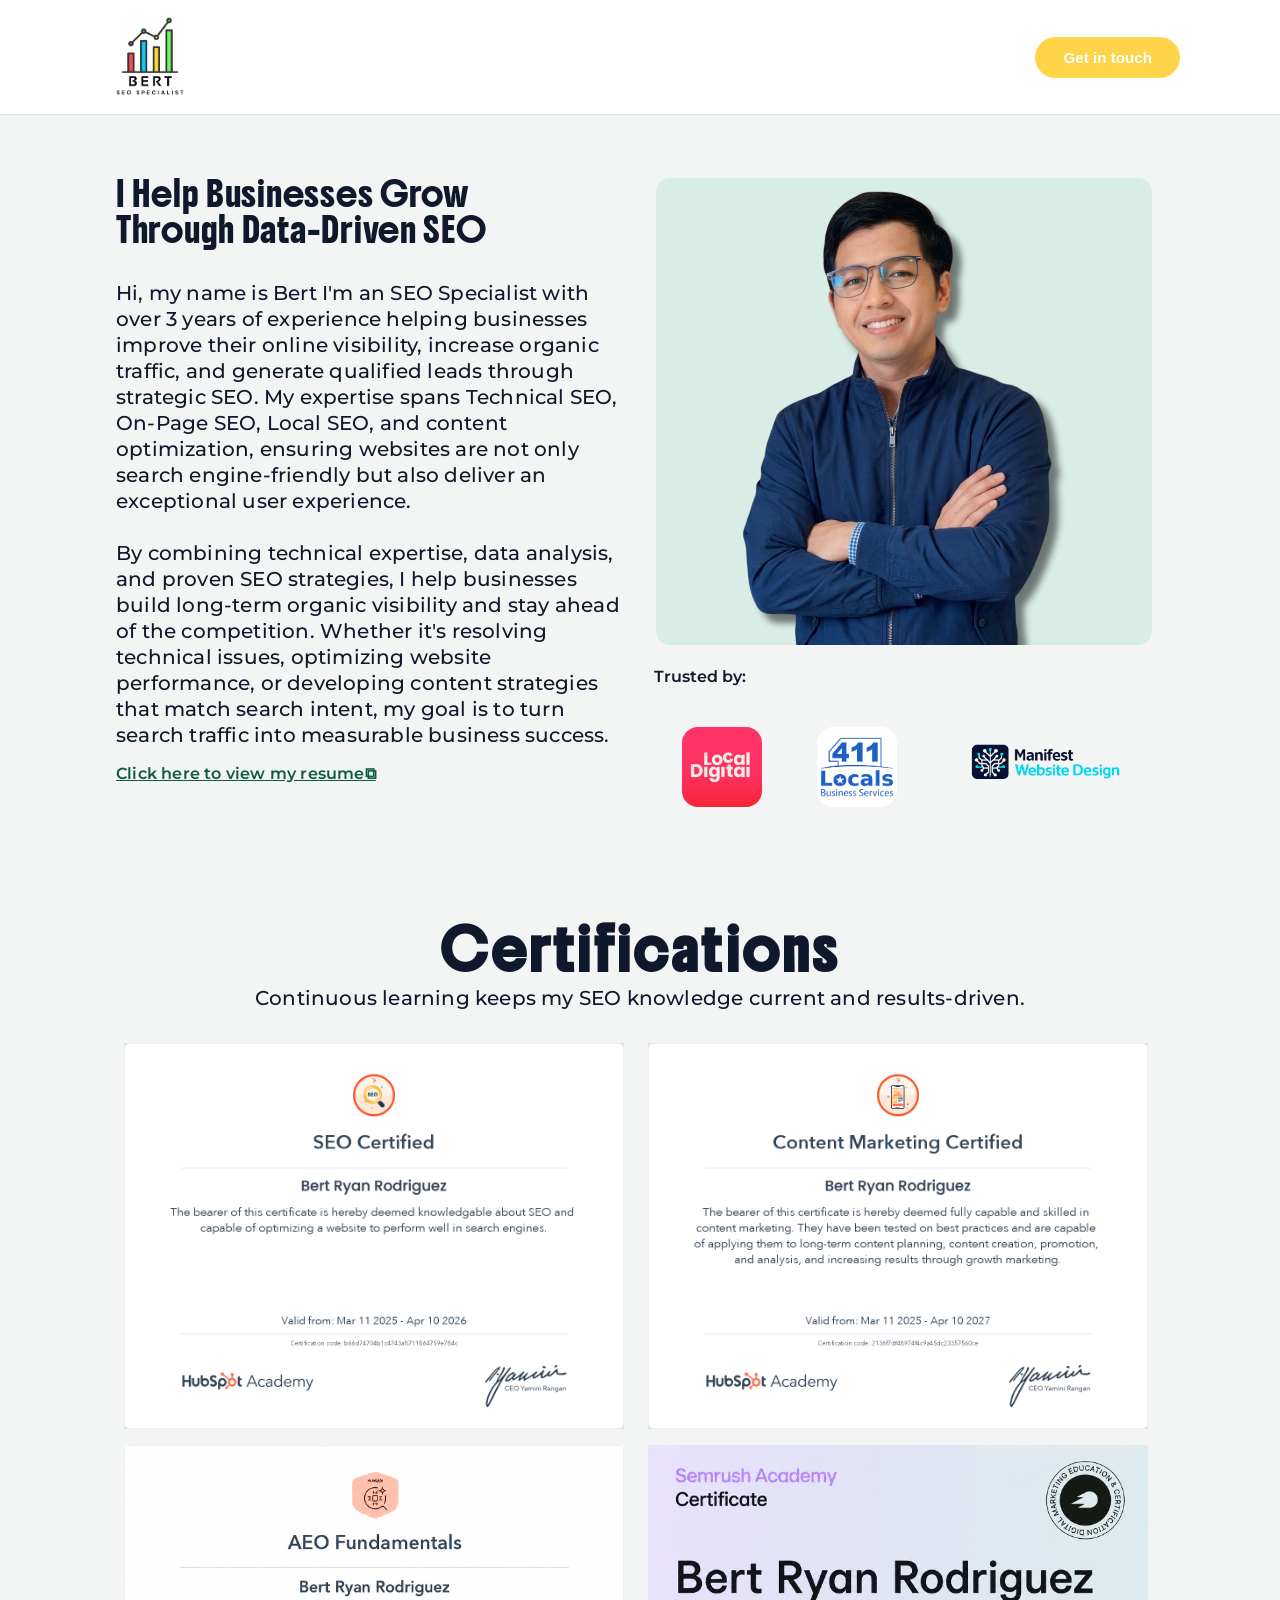
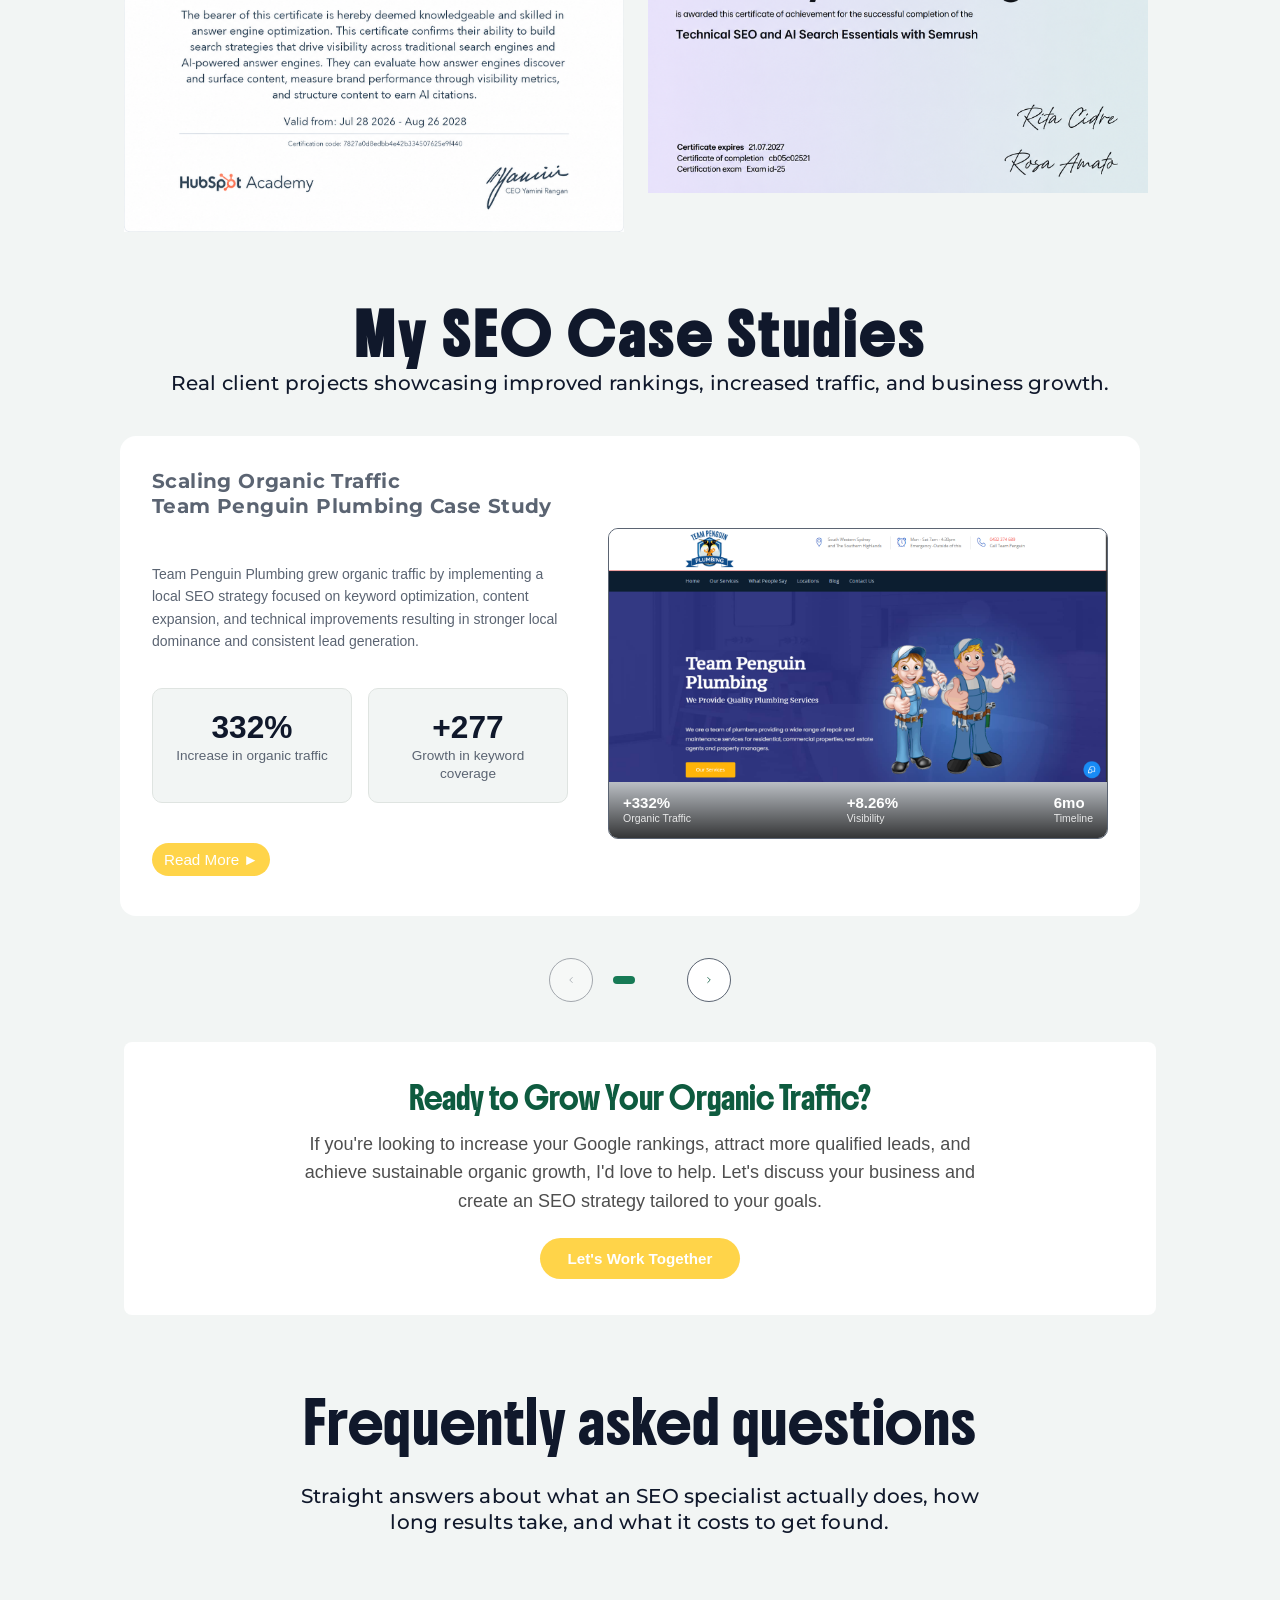
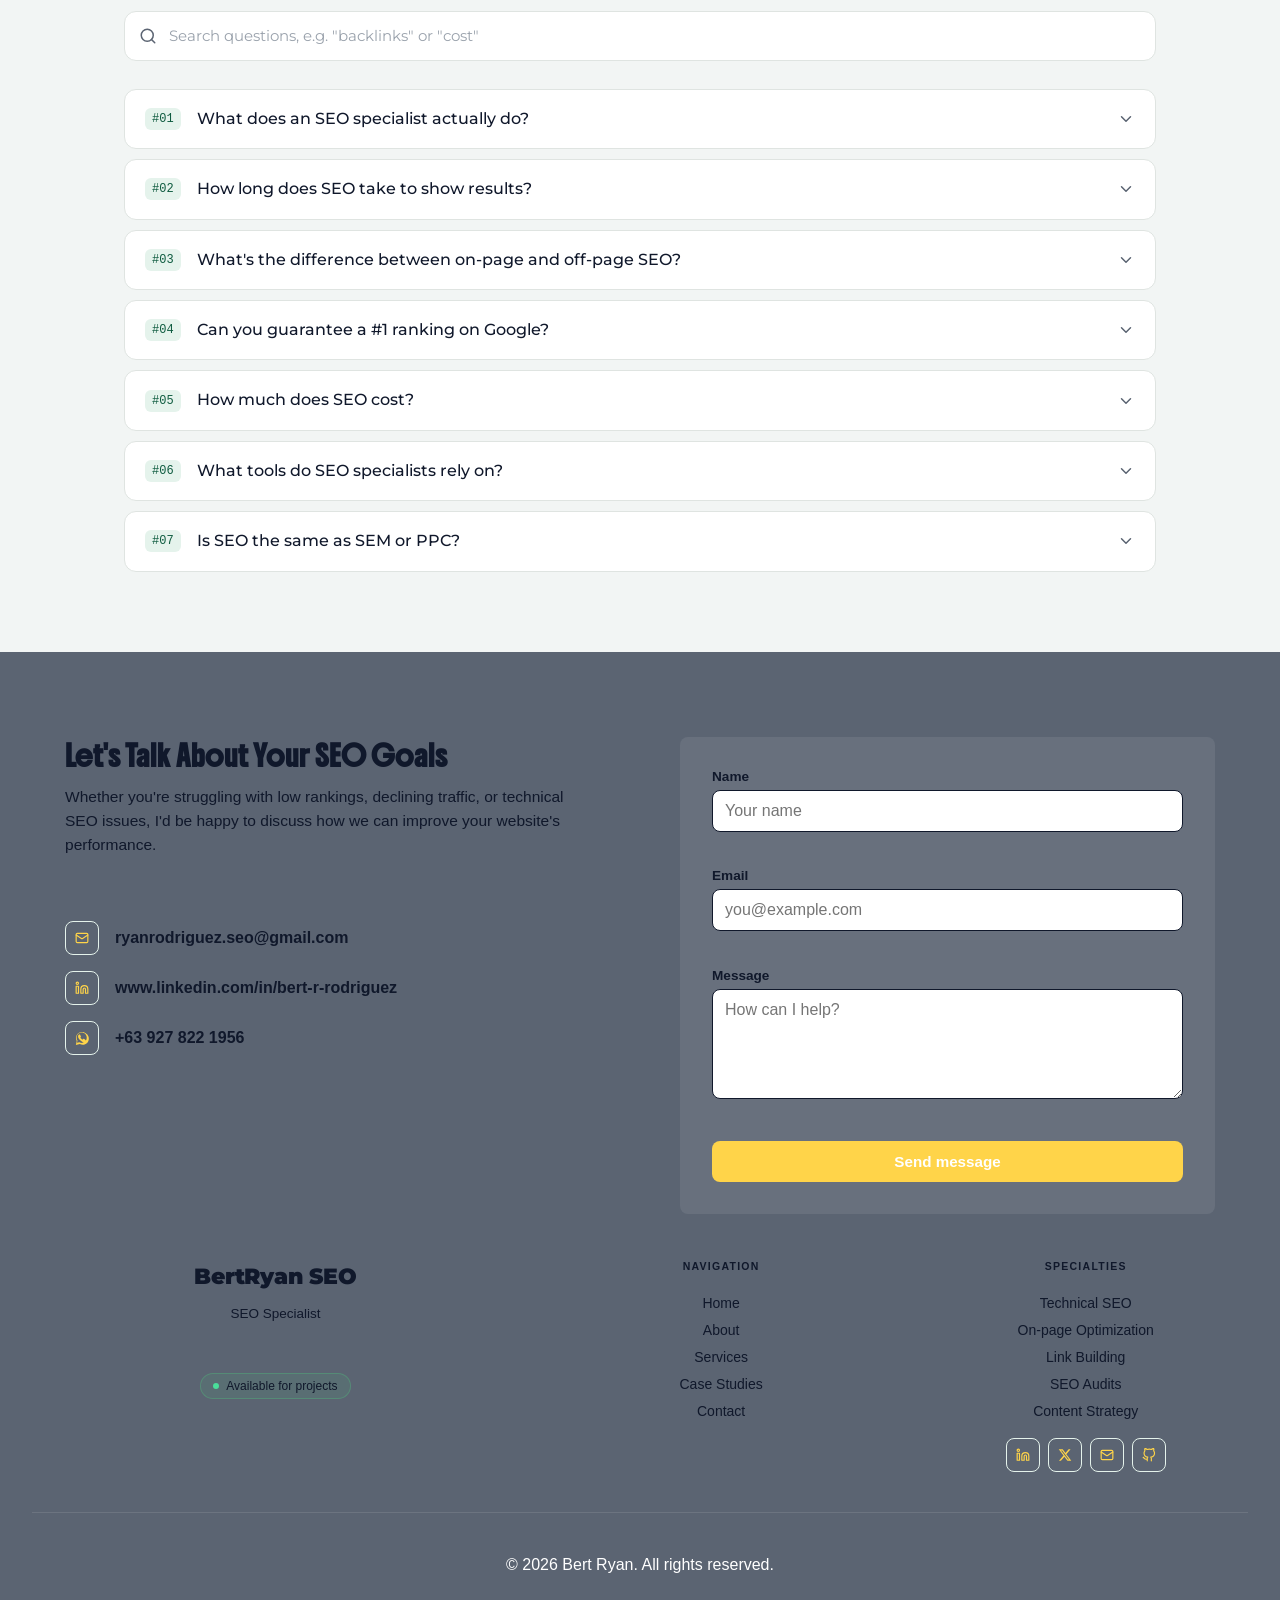
==== commit 7a173a66: "Update index.html" ====
--- a/index.html
+++ b/index.html
@@ -39,11 +39,11 @@
 <!-- HERO -->
 <section class="hero-section">
   <div class="hero-grid">
-    <div class="hero-headline"><h1>Helping Businesses Grow Through <br>Data-Driven SEO</h1>
+    <div class="hero-headline"><h1>I Help Businesses Grow <br> Through Data-Driven SEO</h1>
     <p>Hi, my name is Bert I'm an SEO Specialist with over 3 years of experience helping businesses improve their online visibility, increase organic traffic, and generate qualified leads through strategic SEO. My expertise spans Technical SEO, On-Page SEO, Local SEO, and content optimization, ensuring websites are not only search engine-friendly but also deliver an exceptional user experience.<br><br>
 
 By combining technical expertise, data analysis, and proven SEO strategies, I help businesses build long-term organic visibility and stay ahead of the competition. Whether it's resolving technical issues, optimizing website performance, or developing content strategies that match search intent, my goal is to turn search traffic into measurable business success.
-<br> <a href="#" class="cta-button-hero">Click here to view my resume⧉</a></p>
+<br> <a href="" class="cta-button-hero">Click here to view my resume⧉</a></p>
     </div>
         <div class="hero-img">
           <img src="images/hero-section-image.png" alt="">
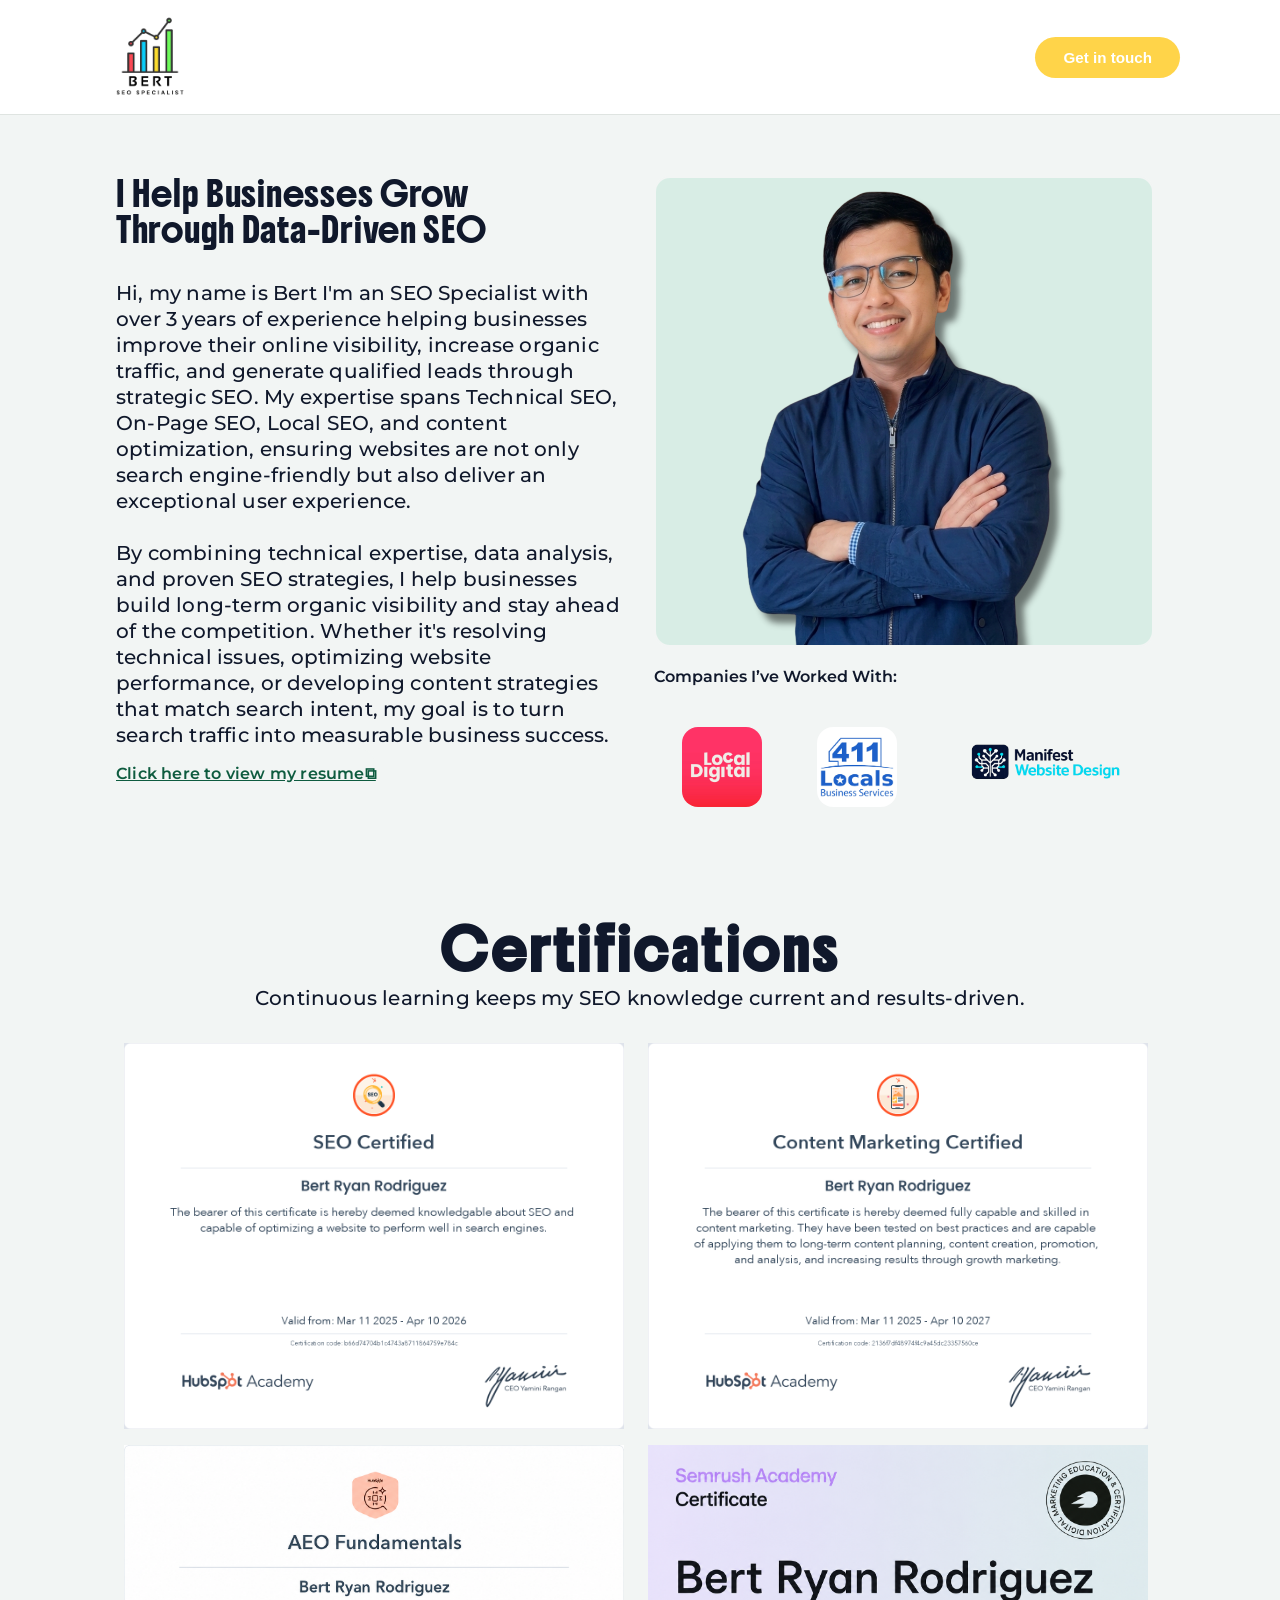
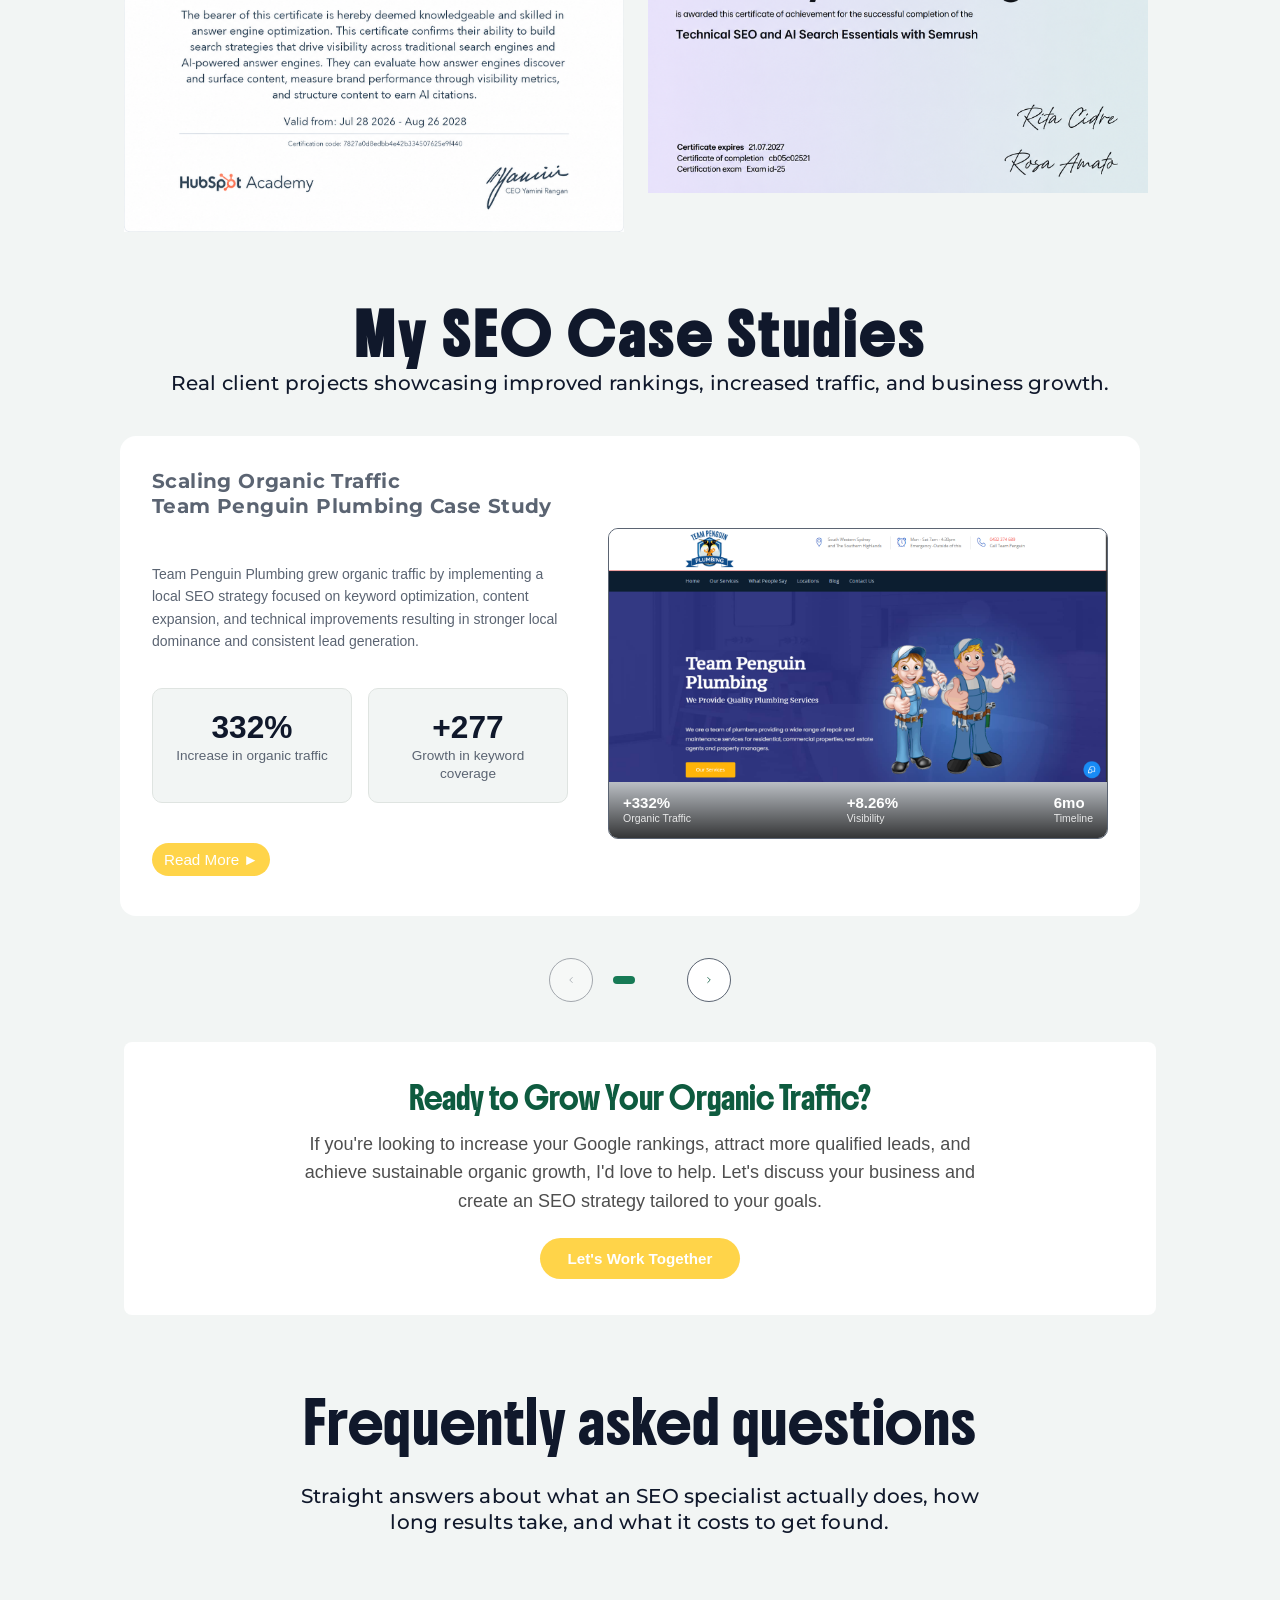
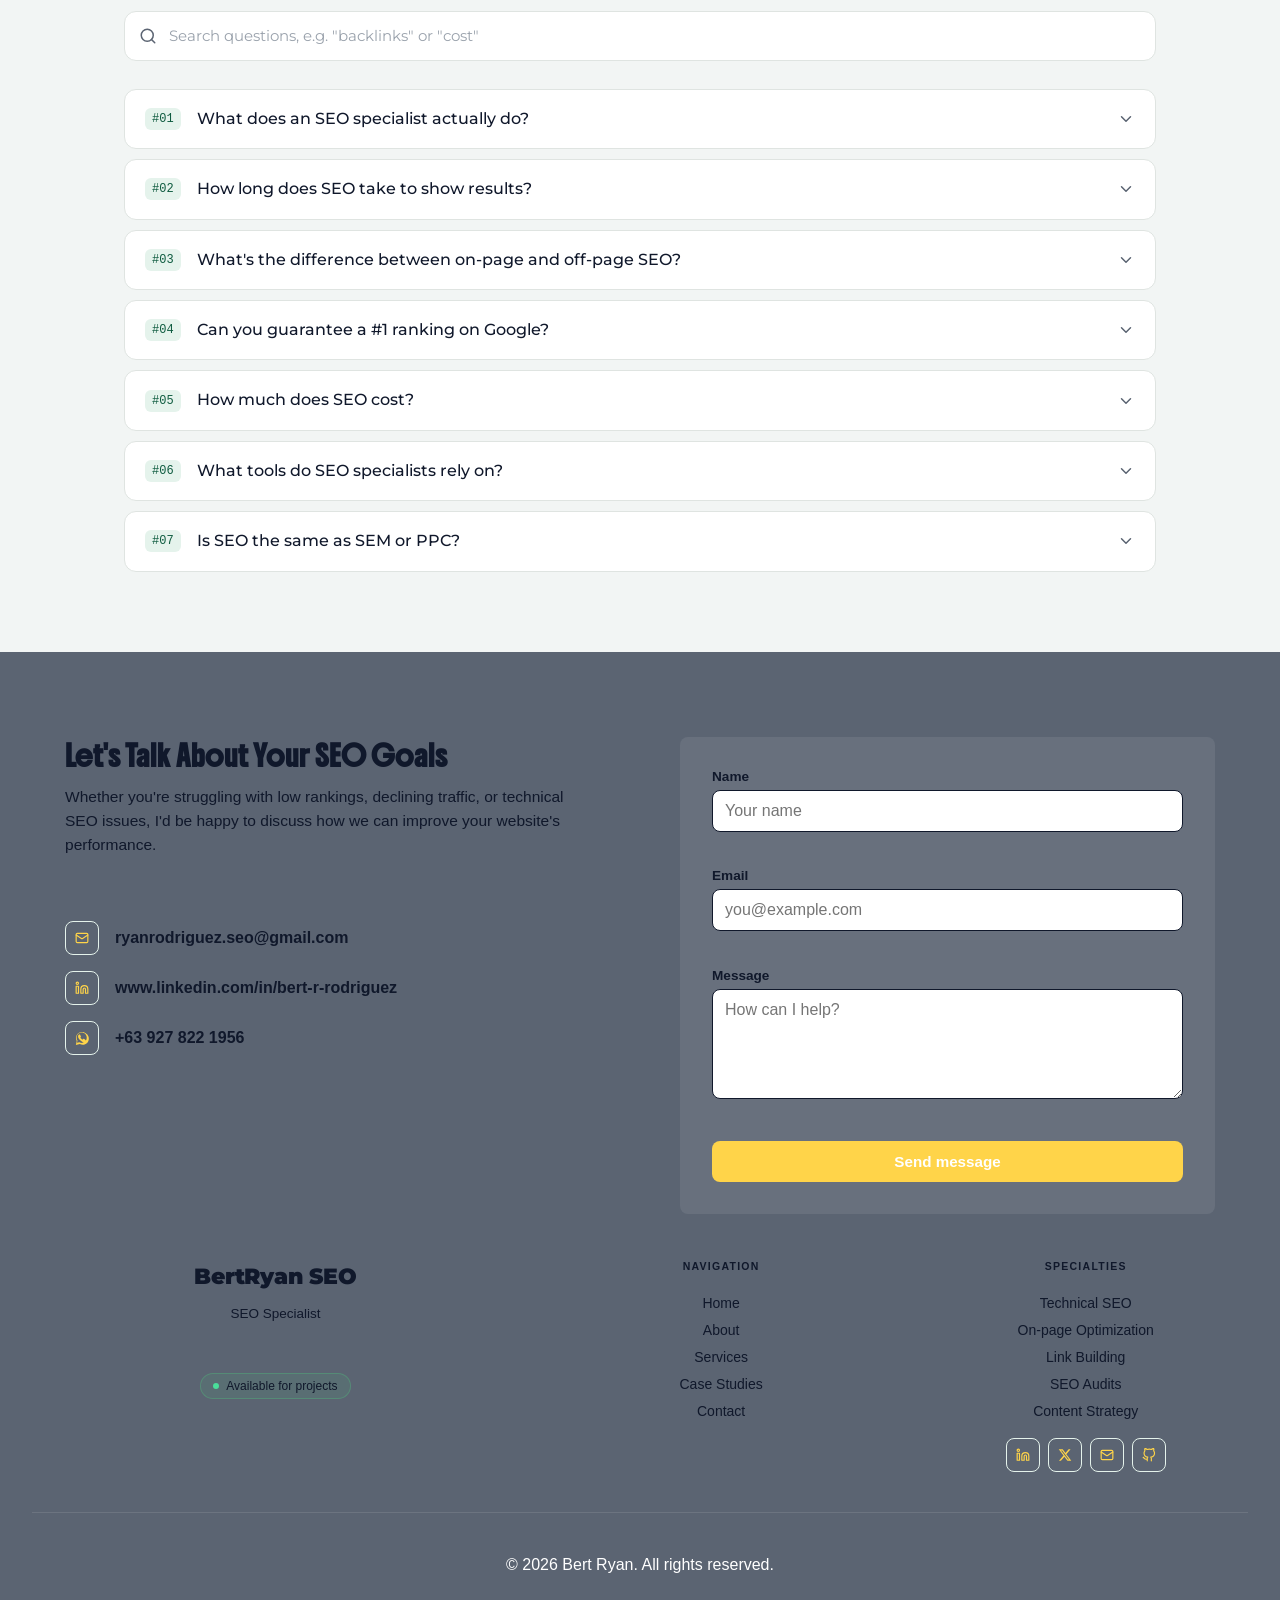
==== commit 283bb203: "Update index.html" ====
--- a/index.html
+++ b/index.html
@@ -47,7 +47,7 @@
     </div>
         <div class="hero-img">
           <img src="images/hero-section-image.png" alt="">
-           <span><b>Trusted by:</b></span>
+           <span><b>Companies I’ve Worked With: </b></span>
             <div class="hero-logo-grid">
               <img src="images/local-digital-logo.jpg" alt="">
               <img src="images/411-locals-logo.png"  alt="">
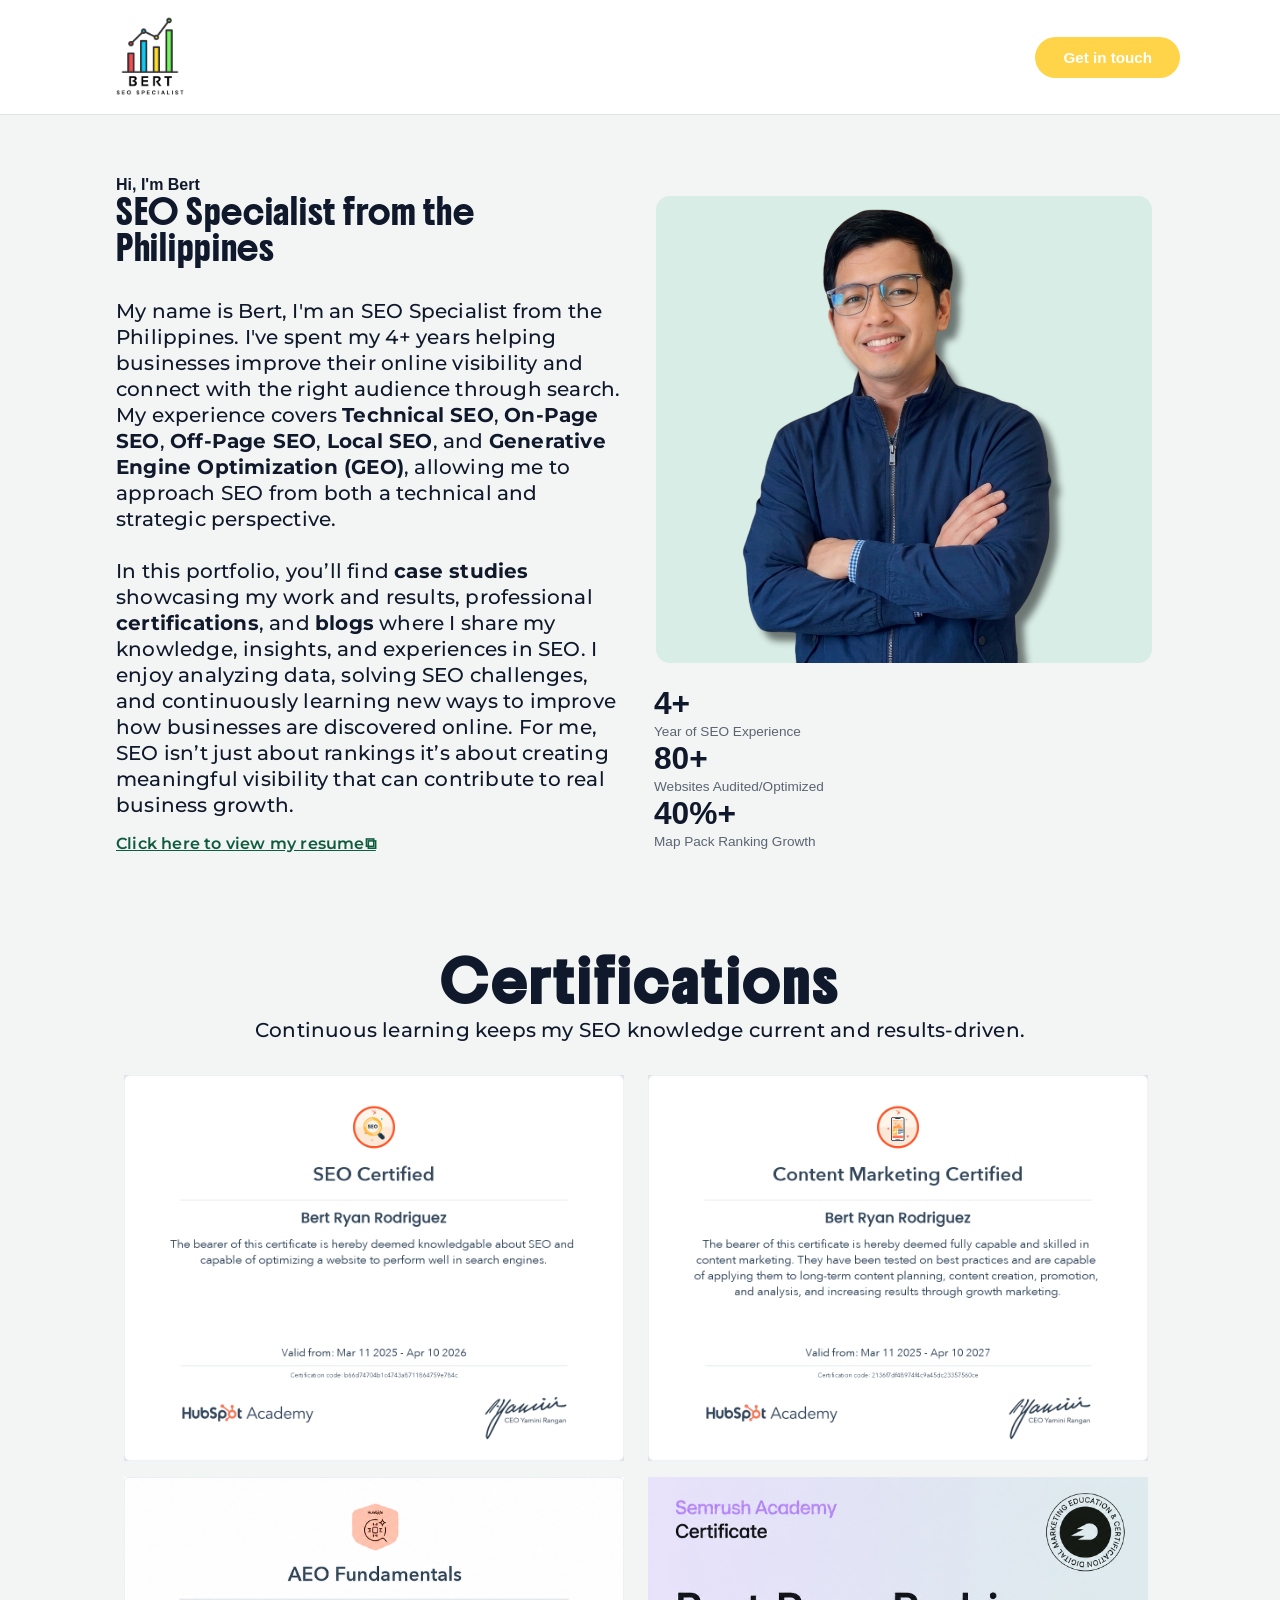
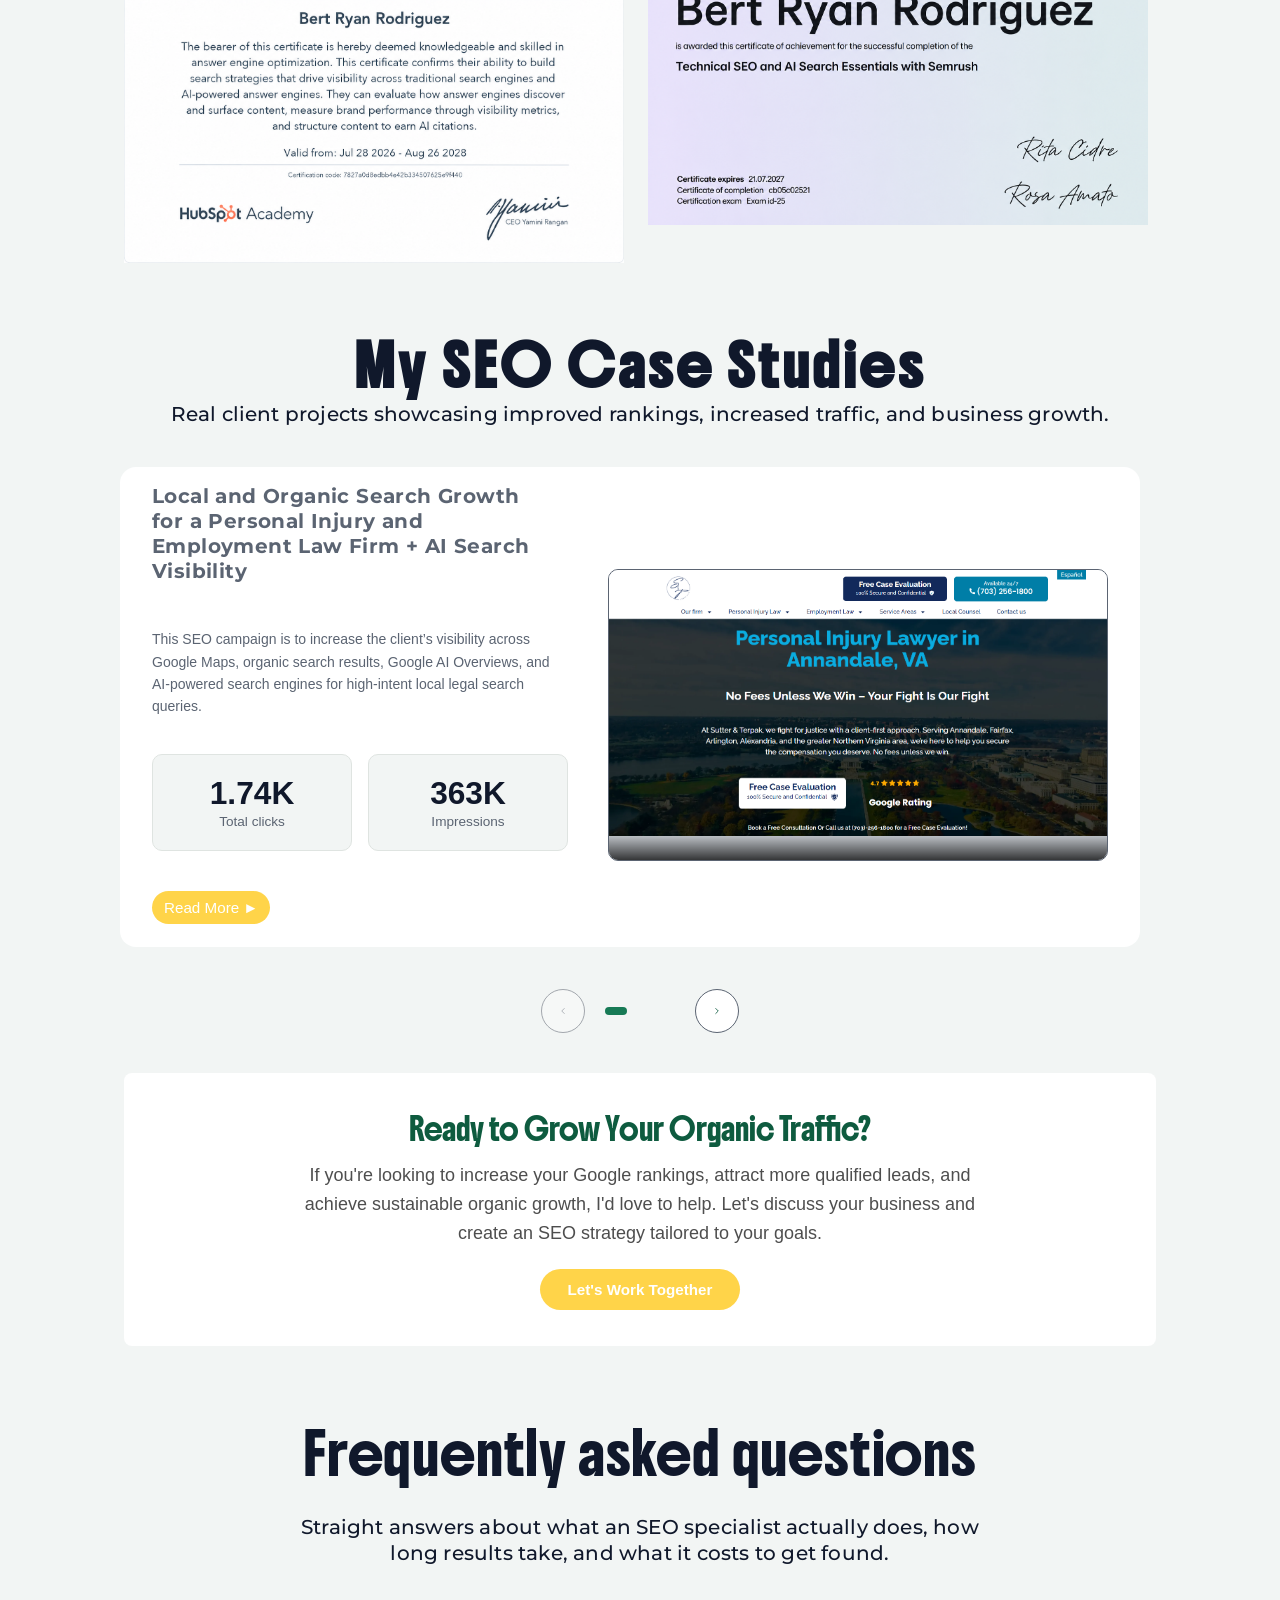
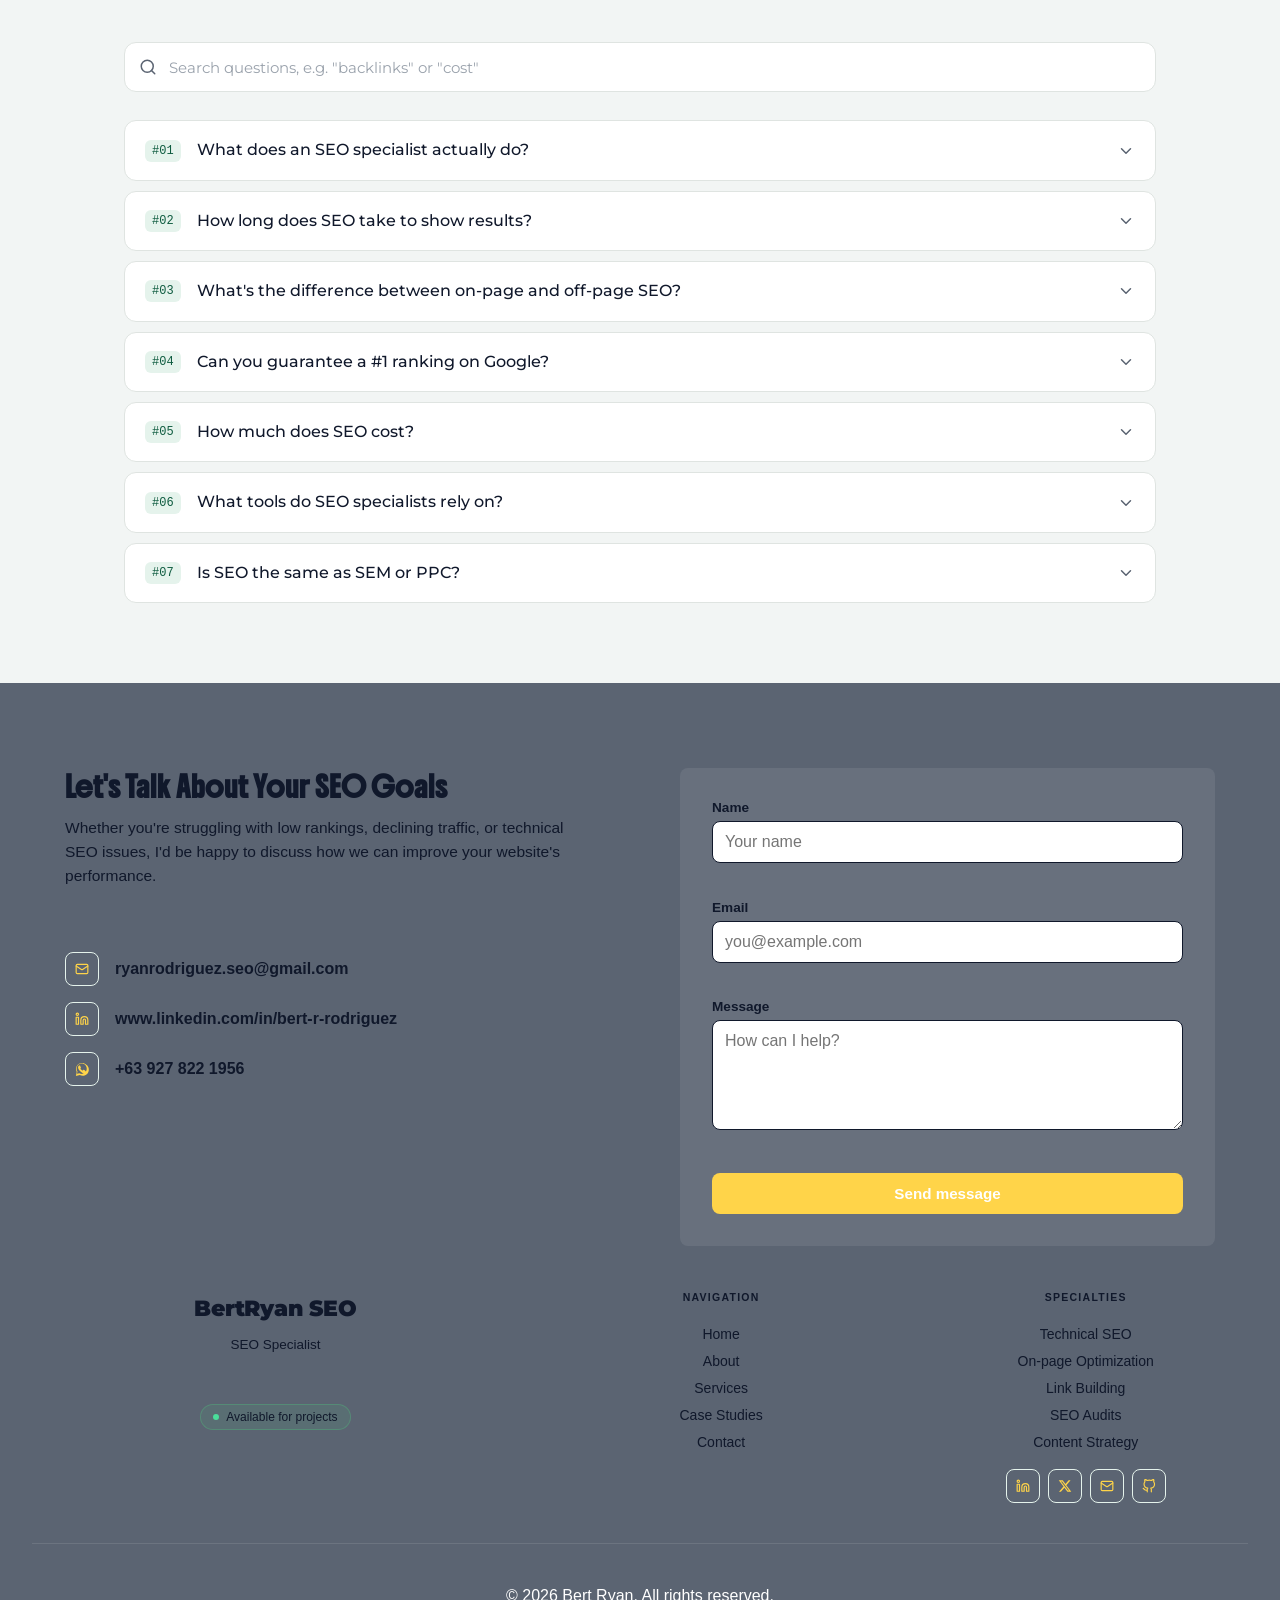
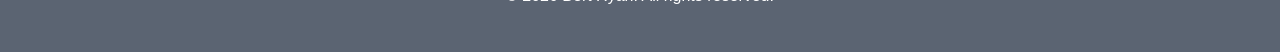
==== commit 9bfbe3c8: "Update index.html" ====
--- a/index.html
+++ b/index.html
@@ -38,21 +38,32 @@
 <button id="scrollToTopBtn" title="Go to top">&#8593;</button>
 <!-- HERO -->
 <section class="hero-section">
+  <span><b>Hi, I'm Bert</b></span>
   <div class="hero-grid">
-    <div class="hero-headline"><h1>I Help Businesses Grow <br> Through Data-Driven SEO</h1>
-    <p>Hi, my name is Bert I'm an SEO Specialist with over 3 years of experience helping businesses improve their online visibility, increase organic traffic, and generate qualified leads through strategic SEO. My expertise spans Technical SEO, On-Page SEO, Local SEO, and content optimization, ensuring websites are not only search engine-friendly but also deliver an exceptional user experience.<br><br>
-
-By combining technical expertise, data analysis, and proven SEO strategies, I help businesses build long-term organic visibility and stay ahead of the competition. Whether it's resolving technical issues, optimizing website performance, or developing content strategies that match search intent, my goal is to turn search traffic into measurable business success.
-<br> <a href="" class="cta-button-hero">Click here to view my resume⧉</a></p>
+    <div class="hero-headline">
+      <h1>SEO Specialist from the Philippines</h1>
+    <p>My name is Bert, I'm an SEO Specialist from the Philippines. I've spent my 4+ years helping businesses improve their online visibility and connect with the right audience through search. My experience covers <b>Technical SEO</b>, <b>On-Page SEO</b>, <b>Off-Page SEO</b>, <b>Local SEO</b>, and <b>Generative Engine Optimization (GEO)</b>, allowing me to approach SEO from both a technical and strategic perspective.<br><br>
+
+In this portfolio, you’ll find <b>case studies</b> showcasing my work and results, professional <b>certifications</b>, and <b>blogs</b> where I share my knowledge, insights, and experiences in SEO. I enjoy analyzing data, solving SEO challenges, and continuously learning new ways to improve how businesses are discovered online. For me, SEO isn’t just about rankings it’s about creating meaningful visibility that can contribute to real business growth.
+<br> <a href="#" class="cta-button-hero">Click here to view my resume⧉</a></p>
     </div>
         <div class="hero-img">
-          <img src="images/hero-section-image.png" alt="">
-           <span><b>Companies I’ve Worked With: </b></span>
-            <div class="hero-logo-grid">
-              <img src="images/local-digital-logo.jpg" alt="">
-              <img src="images/411-locals-logo.png"  alt="">
-              <img src="images/manifestwebdesign-logo.png"  alt="" style="background-color: transparent;  width: 240px; ">
-            </div>
+          <img src="images/hero-section-image.png" alt="">          
+                    <div class="hero-stat-grid">
+                        <div class="hero-stat-card">
+                          <span class="stat-number">4+</span>
+                          <span class="stat-label">Year of SEO Experience</span>
+                        </div>
+                        <div class="hero-stat-card">
+                          <span class="stat-number">80+</span>
+                          <span class="stat-label">Websites Audited/Optimized</span>
+                        </div>
+                        <div class="hero-stat-card">
+                          <span class="stat-number">40%+</span>
+                          <span class="stat-label">Map Pack Ranking Growth</span>
+                        </div>
+                    </div>
+           
         </div>
   </div>
   <div class="mobile-hero-headline"><p>I help businesses increase organic traffic, improve search rankings, and turn website visitors into paying customers through data-driven SEO strategies tailored to your goals.</p>
@@ -76,6 +87,45 @@
 
   <div class="slider-shell">
     <div class="grid-container" id="caseStudySlider">
+    <!---CASESTUDY 0-->
+    <div class="card-item">
+      <div class="card-item-inner">  
+        <div class="card-img">
+          <img class="card-img-hover" src="images/sutter&terpak_cover_photo.png" alt="Team Penguin Plumbing case study cover">
+          <div class="casetudy-result">
+            <div class="casetudy-result-item"><span class="result-val"></span><span class="result-label"></span></div>
+            <div class="casetudy-result-item"><span class="result-val"></span><span class="result-label"></span></div>
+            <div class="casetudy-result-item"><span class="result-val"></span><span class="result-label"> </span></div>
+          </div>
+        </div>
+        
+        <div class="casetudy-desc">
+           <h2><b>Local and Organic Search Growth</b>
+              <br>for a Personal Injury and Employment Law Firm + <b>AI Search Visibility</b></h2>
+                <div class="card-img-mobile">
+                <img class="card-img-hover" src="images/TPP-coverphoto-casetudy.png" alt="Team Penguin Plumbing case study cover">
+                <div class="casetudy-result">
+                  <div class="casetudy-result-item"><span class="result-val"></span><span class="result-label">Organic Traffic</span></div>
+                  <div class="casetudy-result-item"><span class="result-val">+8.26%</span><span class="result-label">Visibility</span></div>
+                  <div class="casetudy-result-item"><span class="result-val">6mo</span><span class="result-label">Timeline</span></div>
+                </div>
+        </div>
+          <p>This SEO campaign is to increase the client’s visibility across Google Maps, organic search results, Google AI Overviews, and AI-powered search engines for high-intent local legal search queries.</p>
+
+            <div class="stat-grid">
+              <div class="stat-card">
+                <span class="stat-number">1.74K</span>
+                <span class="stat-label">Total clicks</span>
+              </div>
+              <div class="stat-card">
+                <span class="stat-number">363K</span>
+                <span class="stat-label">Impressions</span>
+              </div>
+              <a href="case-study4.html"><span class="readmore-bottom-left">Read More ►</span></a>
+            </div>
+        </div>
+      </div>
+    </div>
       <!---CASESTUDY 1-->
     <div class="card-item">
       <div class="card-item-inner">  
@@ -211,7 +261,7 @@
   <div class="cta-section">
       <h2>Ready to Grow Your Organic Traffic?</h2>
       <p>If you're looking to increase your Google rankings, attract more qualified leads, and achieve sustainable organic growth, I'd love to help. Let's discuss your business and create an SEO strategy tailored to your goals.</p>
-      <a href="#contact-section" class="cta-button">Let's Work Together</a>
+      <a href="#" class="cta-button">Let's Work Together</a>
     </div>
 </section>
 
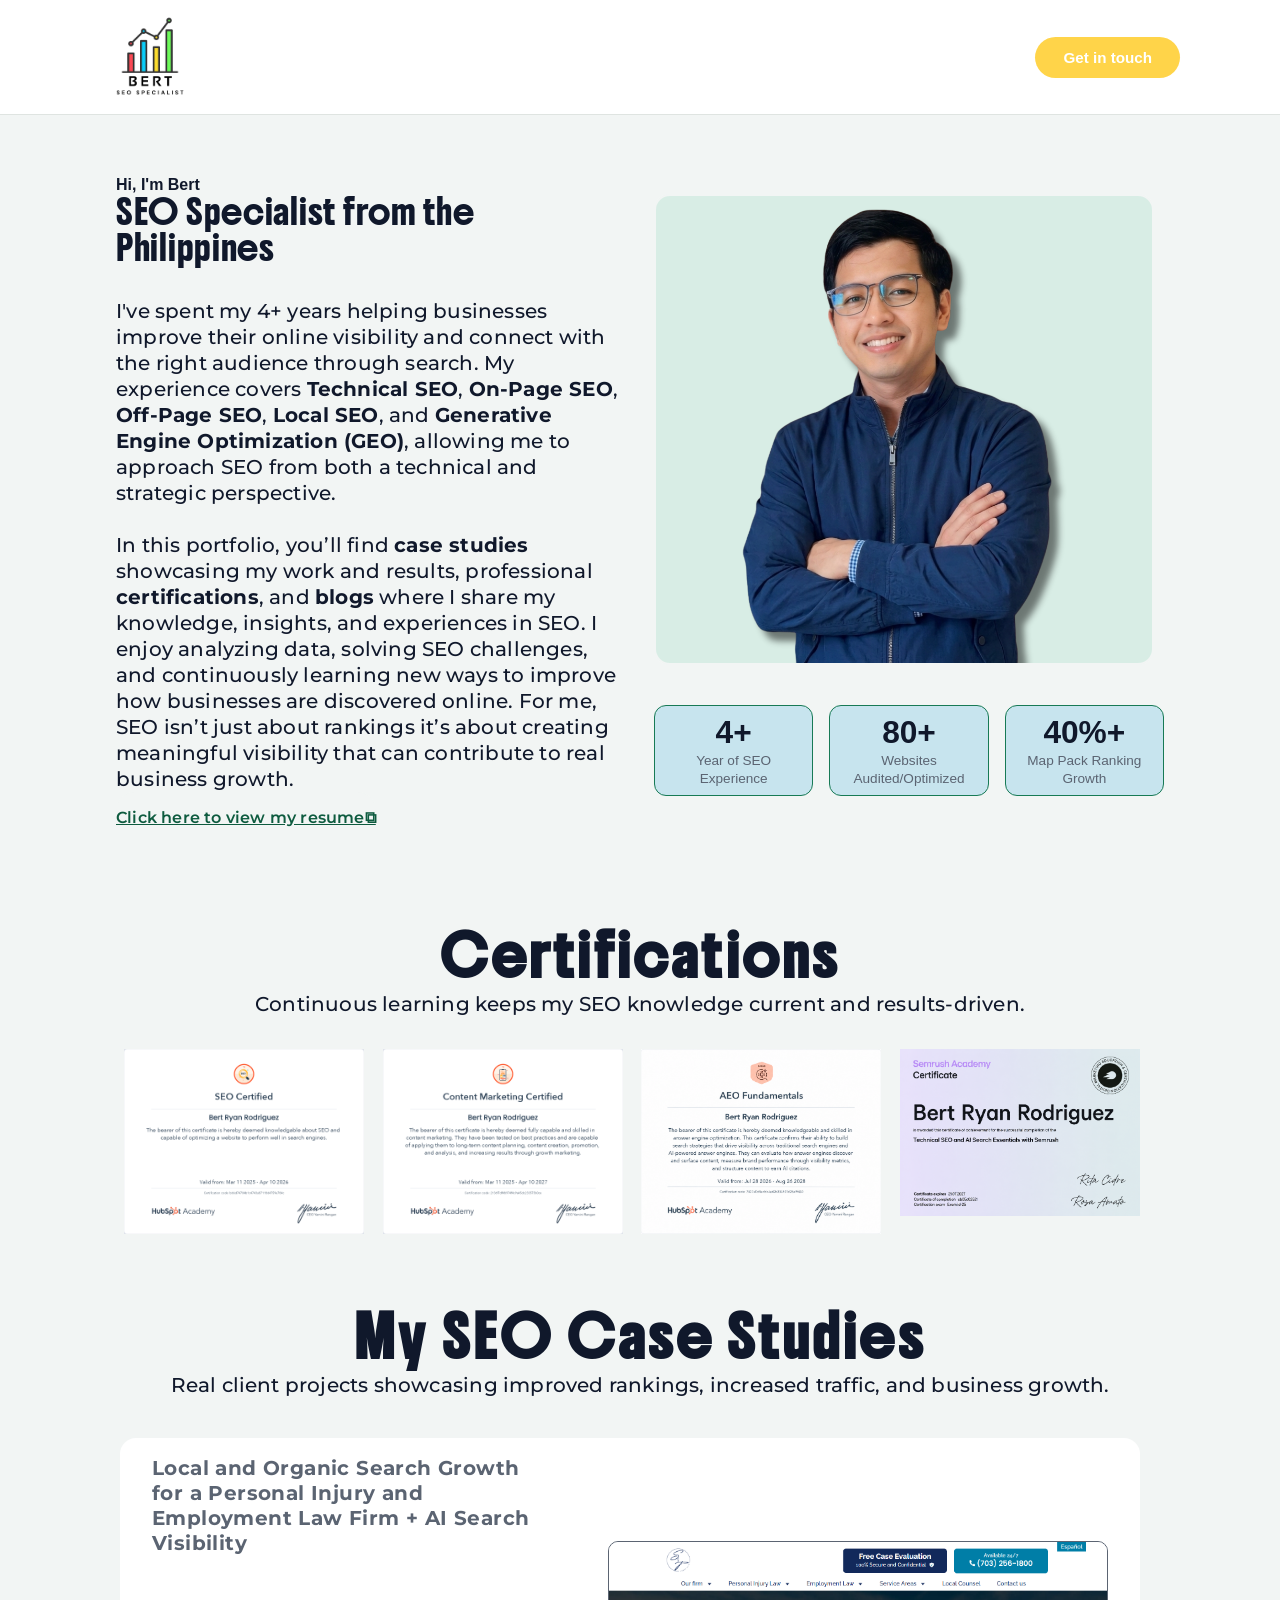
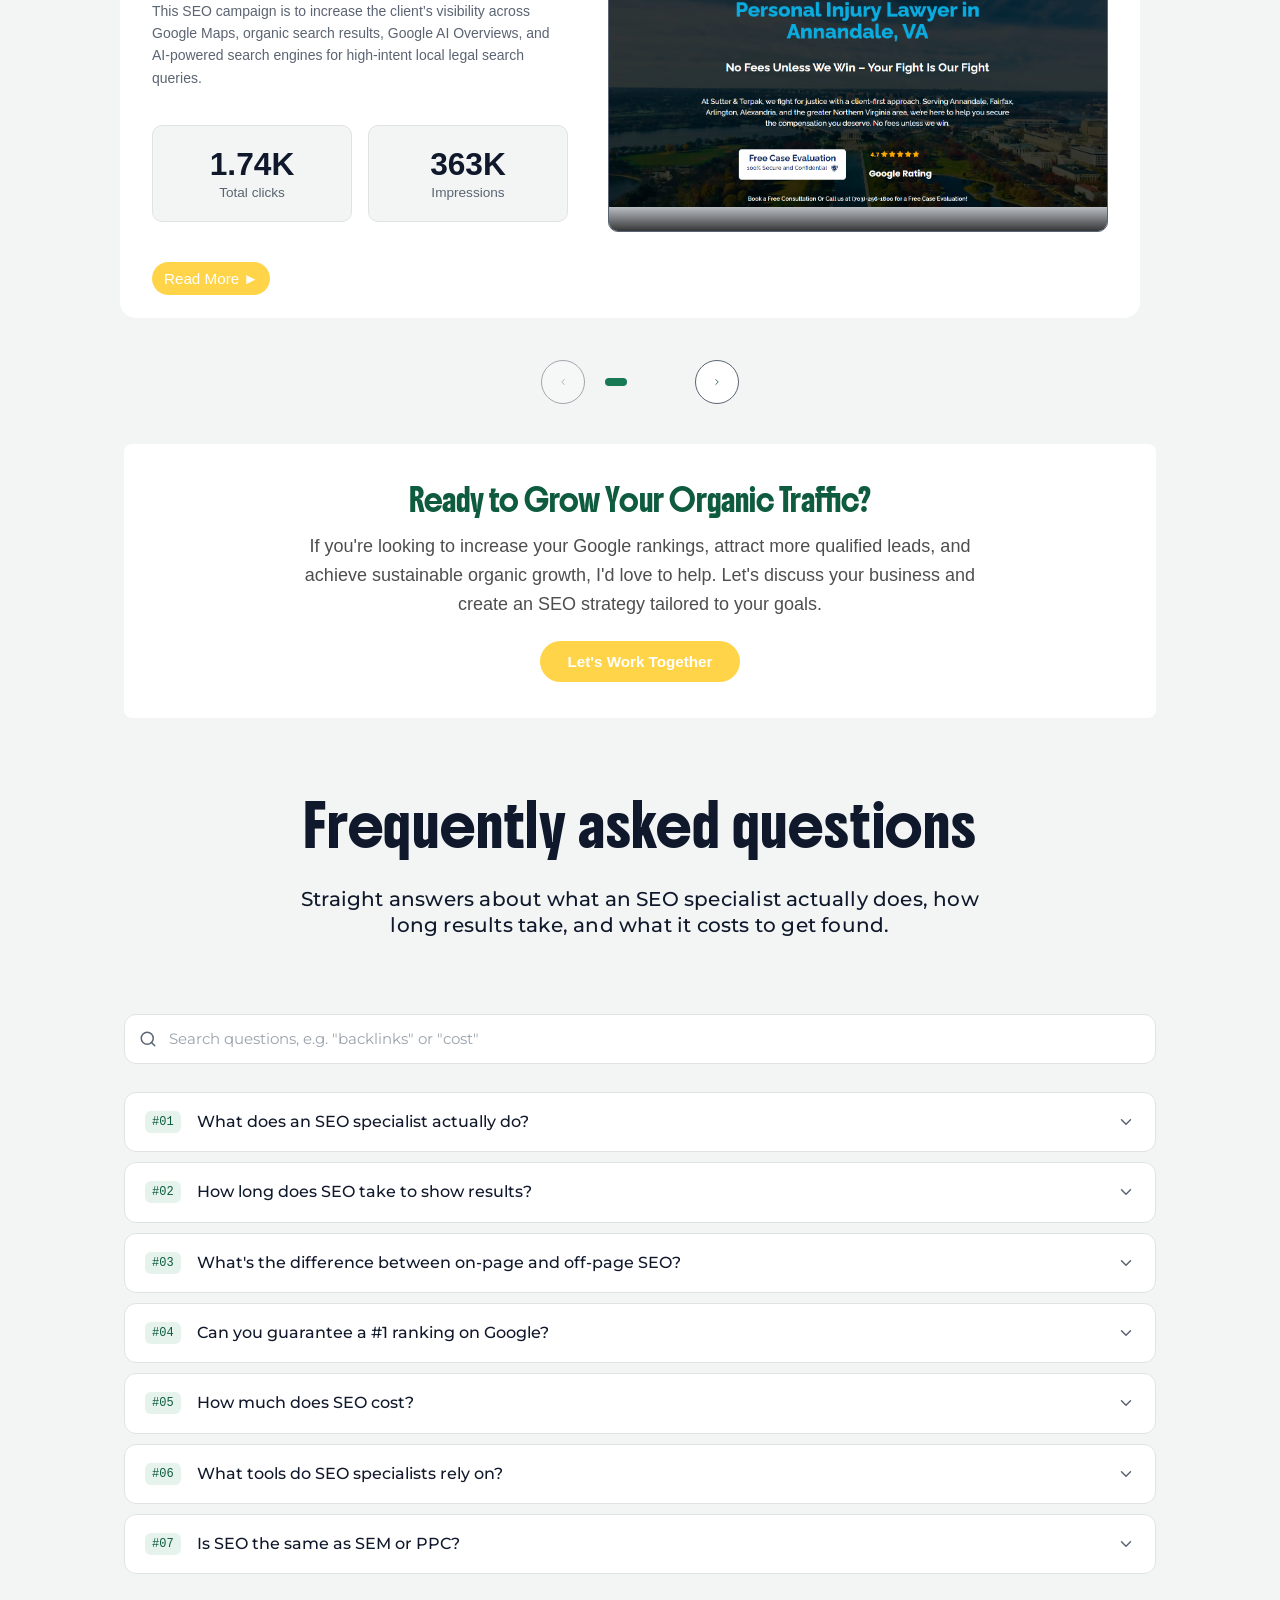
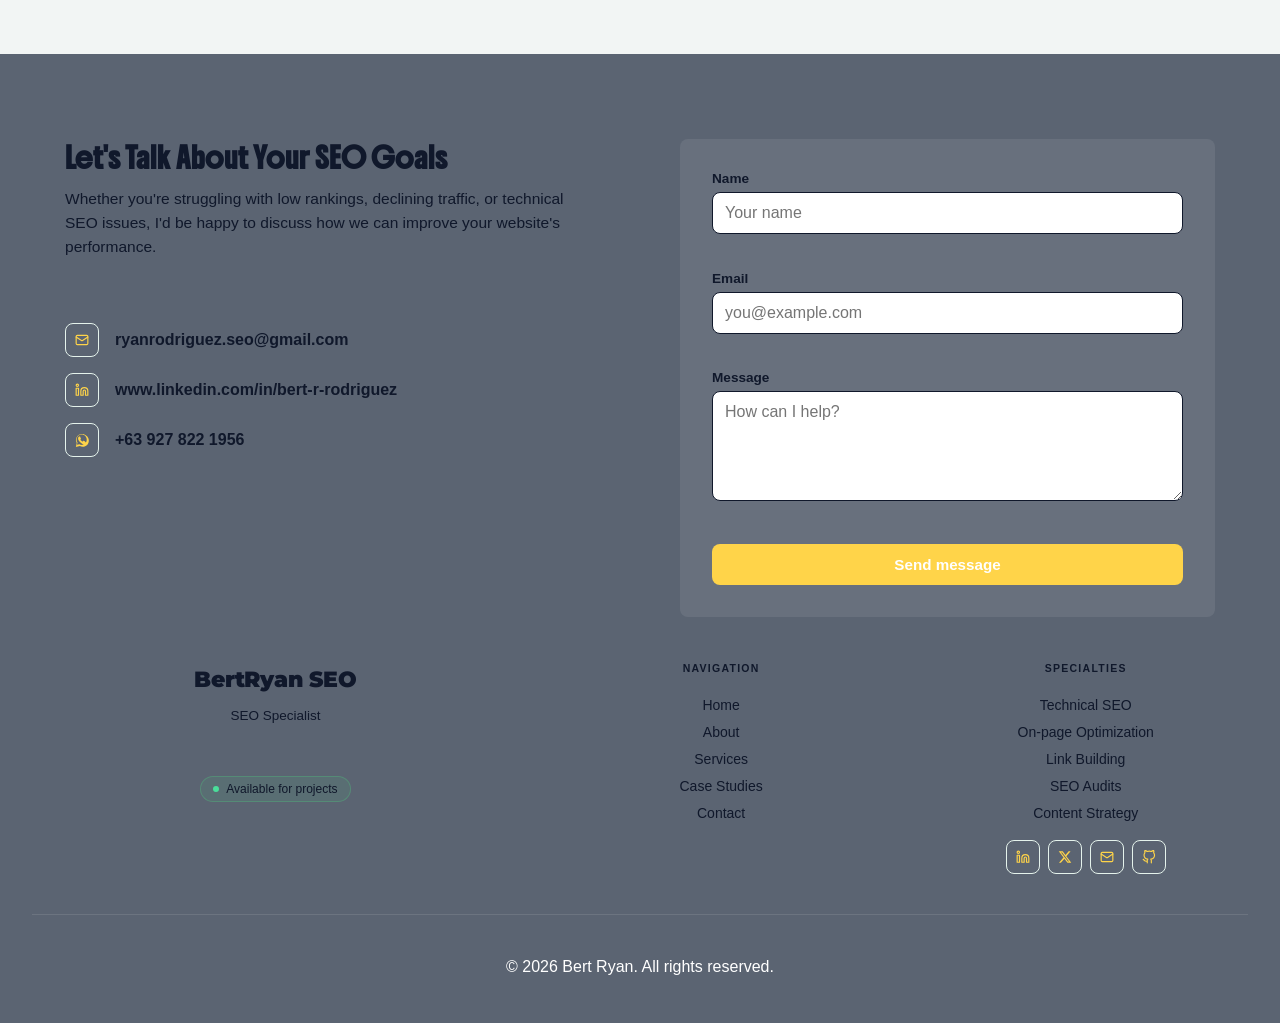
==== commit d1b16e4f: "Update index.html" ====
--- a/index.html
+++ b/index.html
@@ -42,7 +42,7 @@
   <div class="hero-grid">
     <div class="hero-headline">
       <h1>SEO Specialist from the Philippines</h1>
-    <p>My name is Bert, I'm an SEO Specialist from the Philippines. I've spent my 4+ years helping businesses improve their online visibility and connect with the right audience through search. My experience covers <b>Technical SEO</b>, <b>On-Page SEO</b>, <b>Off-Page SEO</b>, <b>Local SEO</b>, and <b>Generative Engine Optimization (GEO)</b>, allowing me to approach SEO from both a technical and strategic perspective.<br><br>
+    <p>I've spent my 4+ years helping businesses improve their online visibility and connect with the right audience through search. My experience covers <b>Technical SEO</b>, <b>On-Page SEO</b>, <b>Off-Page SEO</b>, <b>Local SEO</b>, and <b>Generative Engine Optimization (GEO)</b>, allowing me to approach SEO from both a technical and strategic perspective.<br><br>
 
 In this portfolio, you’ll find <b>case studies</b> showcasing my work and results, professional <b>certifications</b>, and <b>blogs</b> where I share my knowledge, insights, and experiences in SEO. I enjoy analyzing data, solving SEO challenges, and continuously learning new ways to improve how businesses are discovered online. For me, SEO isn’t just about rankings it’s about creating meaningful visibility that can contribute to real business growth.
 <br> <a href="#" class="cta-button-hero">Click here to view my resume⧉</a></p>
--- a/styles.css
+++ b/styles.css
@@ -200,11 +200,14 @@
                         font-weight: 500; 
                        }
 .case-study-body h2{font-family: "Boldonse", system-ui; color: var(--accent); font-size: 1.75rem; font-weight: 200;}
-.case-study-body h3{font-family:  "Montserrat", sans-serif; color: var(--accent-dark); font-size: 1.5rem; font-weight: 700; padding: 0.5rem 1rem ;}
+.case-study-body h3{font-family:  "Montserrat", sans-serif; color: var(--accent-dark); font-size: 1.5rem; font-weight: 700; padding: 2rem 0 0 0; margin:0;}
+.case-study-body h4{font-family: 'Segoe UI', Roboto, Helvetica, Arial, sans-serif; font-size: 1.35rem; line-height: 1.6; font-weight: 600; margin:0; color: var(--ink);}
 .case-study-body p{ font-family: 'Segoe UI', Roboto, Helvetica, Arial, sans-serif; font-size: 1.125rem; line-height: 1.6; font-weight: 480; color: #4E4E4E;}
 .case-study-body ul{font-family: 'Segoe UI', Roboto, Helvetica, Arial, sans-serif; font-size: 1.125rem; line-height: 1.6; font-weight: 480; color: #4E4E4E;}
+.case-study-body ol{font-family: 'Segoe UI', Roboto, Helvetica, Arial, sans-serif; font-size: 1.125rem; line-height: 1.6; font-weight: 480; color: #4E4E4E;}
 .case-study-img-grid{display: grid; grid-template-columns: 1fr 1fr; gap: 20px; place-items: cenetr; place-content: cenetr;}
 .case-study-img-grid img{width: 520px;}
+div.result{display: flex;}
  .strategy-item {
     display: flex;
     gap: 18px;
@@ -421,7 +424,11 @@
 .hero-headline {padding: 0;} 
 .hero-headline h1{font-size: 1.5rem; line-height: 1.5;} 
 
-.hero-logo-grid{display: grid; grid-template-columns: repeat(3, 1fr); place-items: center; place-content: center;}
+.hero-stat-grid{display: grid;
+               grid-template-columns: 1fr 1fr 1fr;
+                gap: 16px;
+                margin-top: 20px;}
+.hero-stat-card{padding: .5rem; border: solid 1px var(--accent); border-radius:12px; text-align: center; background-color: #C7E4EE;}
 .hero-logo-grid img{width: 80px; border: none;}
 .hero-img b { font-family: "Montserrat", sans-serif; 
       font-size: 1rem; line-height: 1.3; font-weight: 600;}
@@ -536,8 +543,8 @@
   border: 1px solid var(--accent2);
 }
 
-.certificates-section{display: grid; grid-template-columns: 1fr 1fr; gap: 1rem}
-.certificates-section img{width: 500px; height: auto;}
+.certificates-section{display: grid; grid-template-columns: 1fr 1fr 1fr 1fr; gap: 2px}
+.certificates-section img{width: 240px; height: auto;}
 
   section.wrap-section{
     max-width: 1080px;
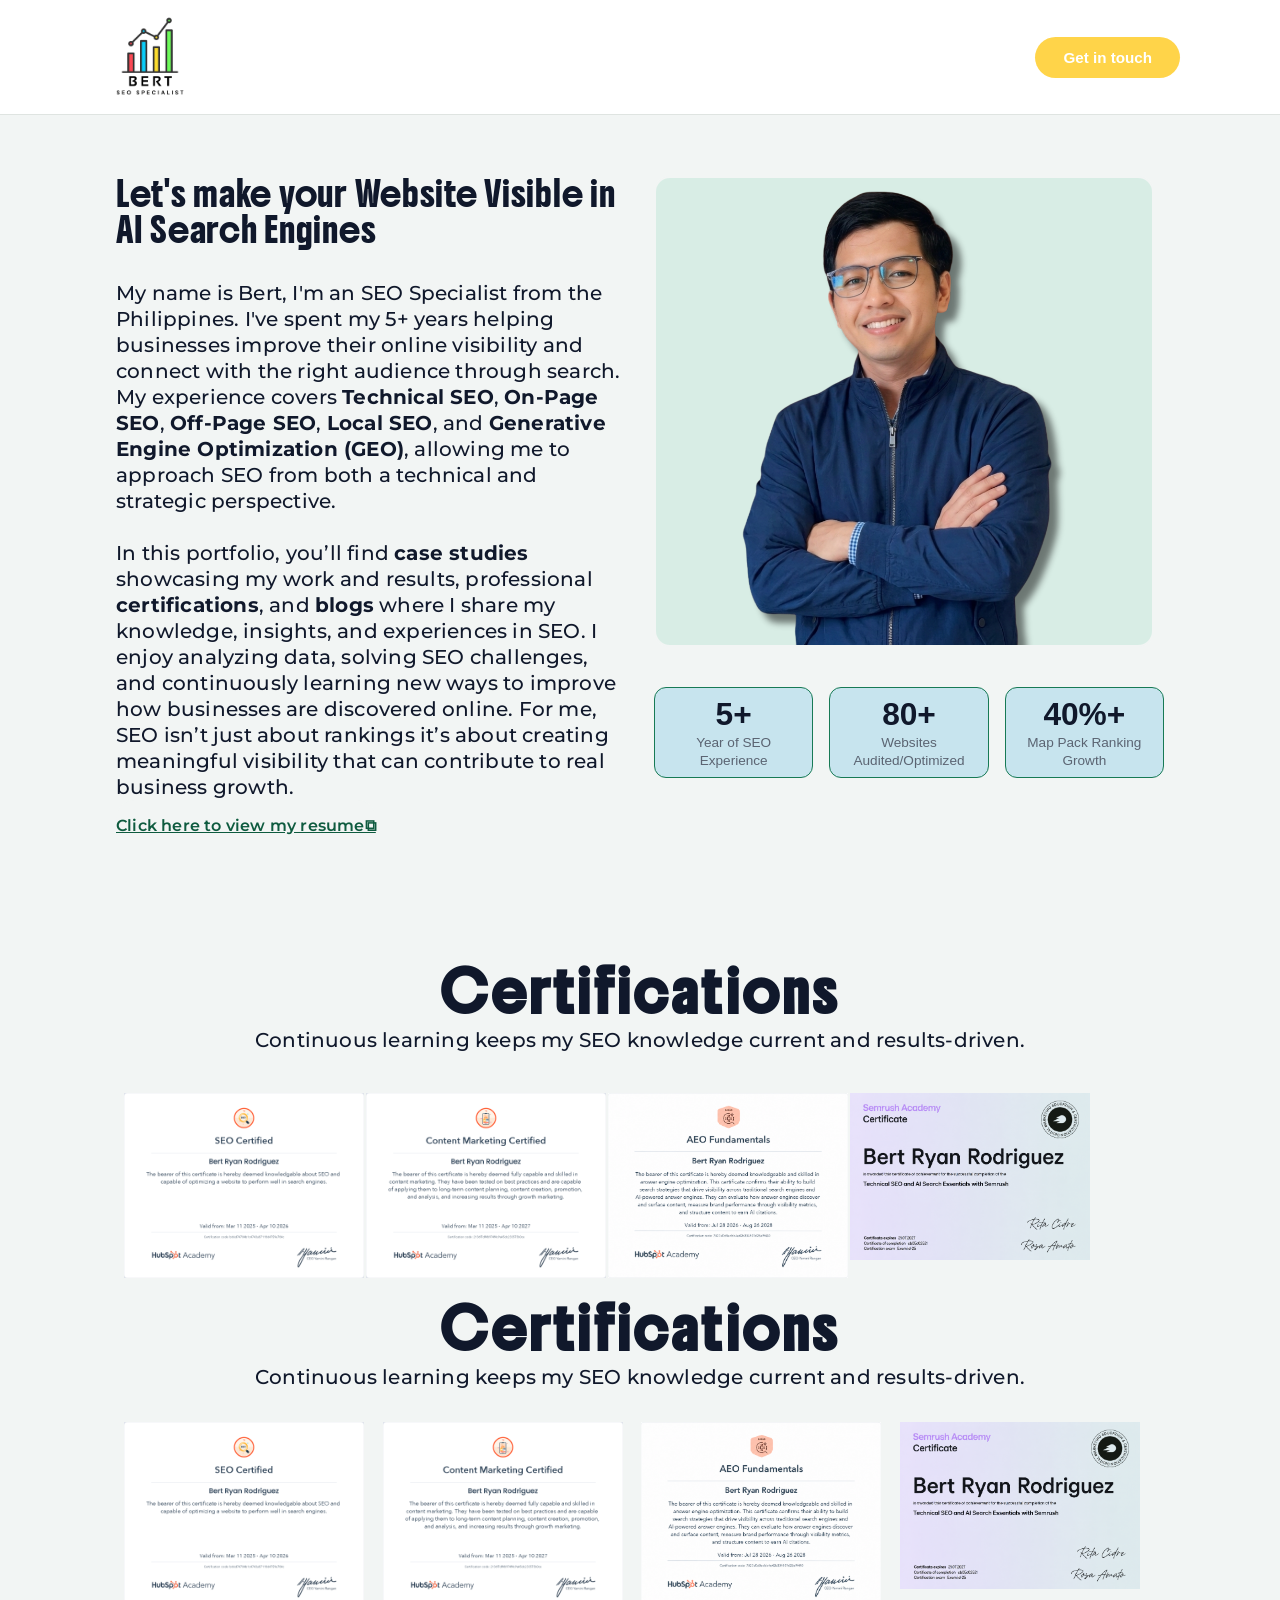
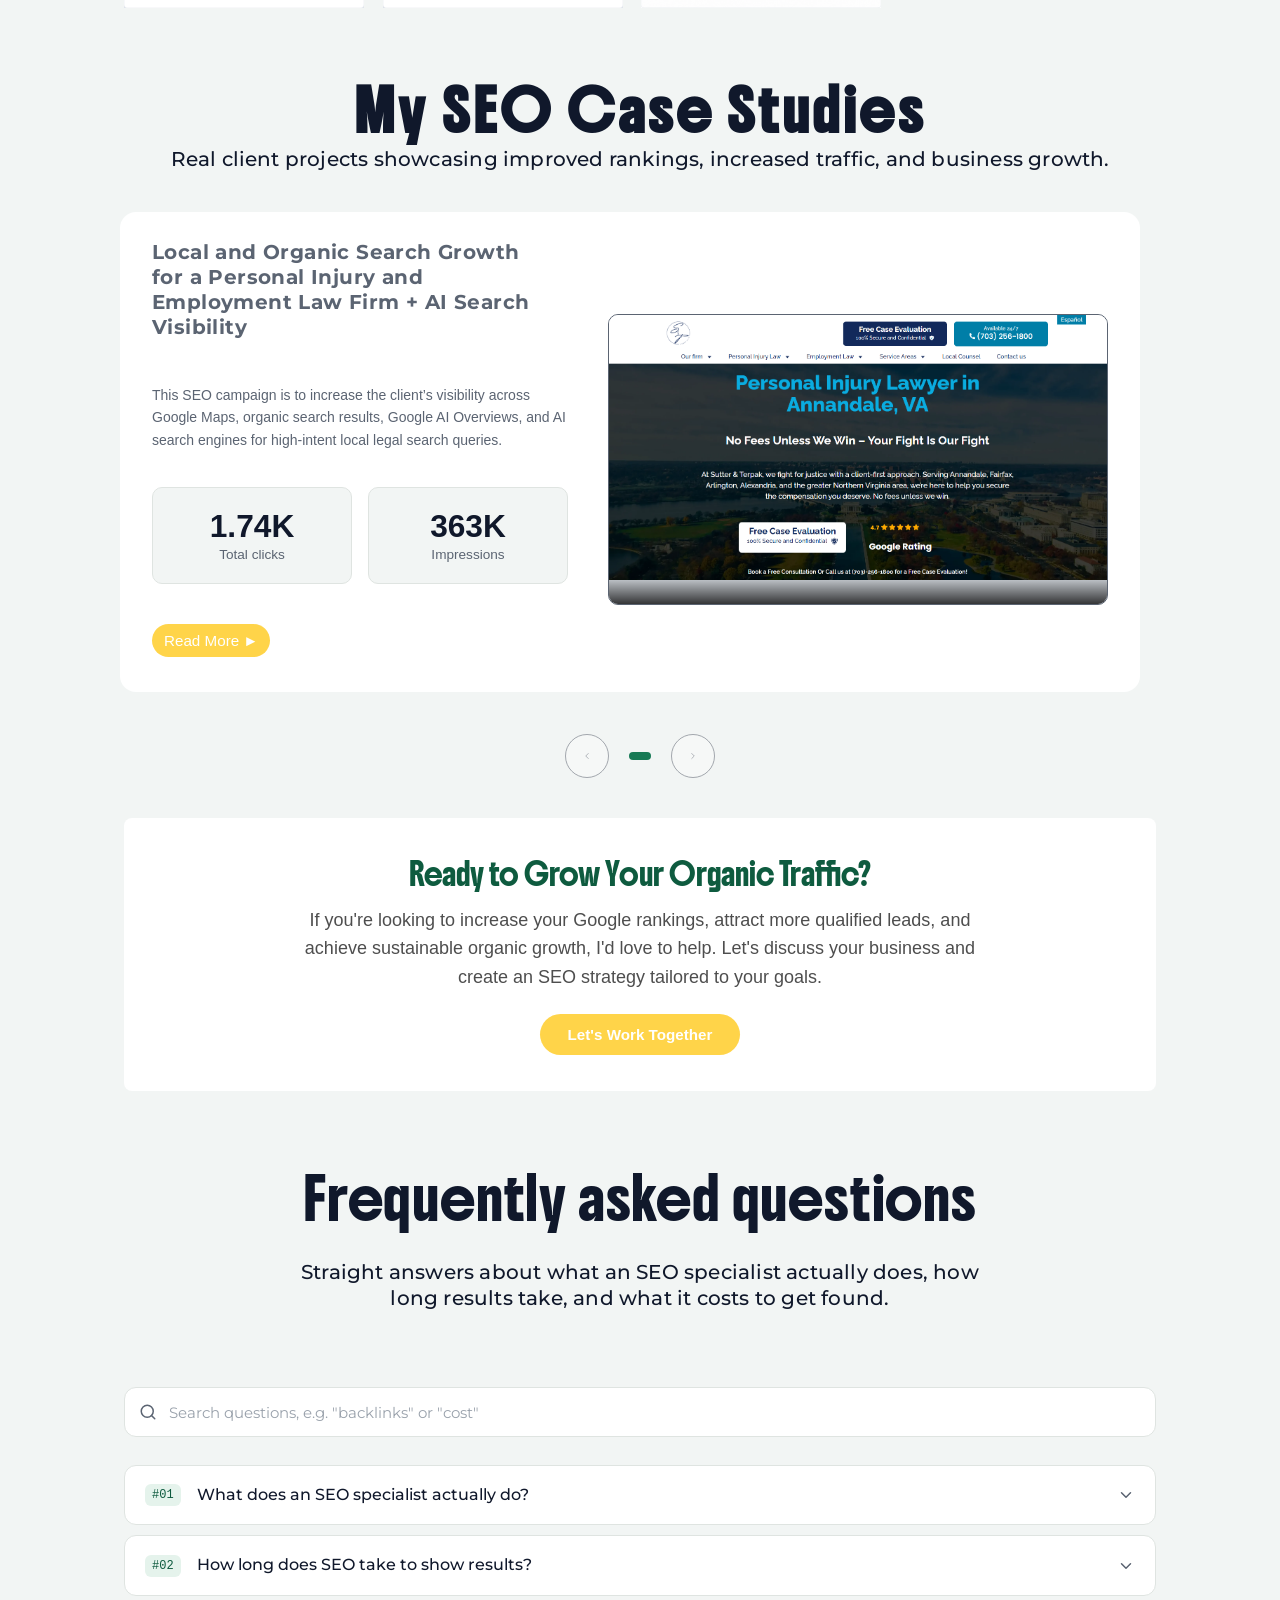
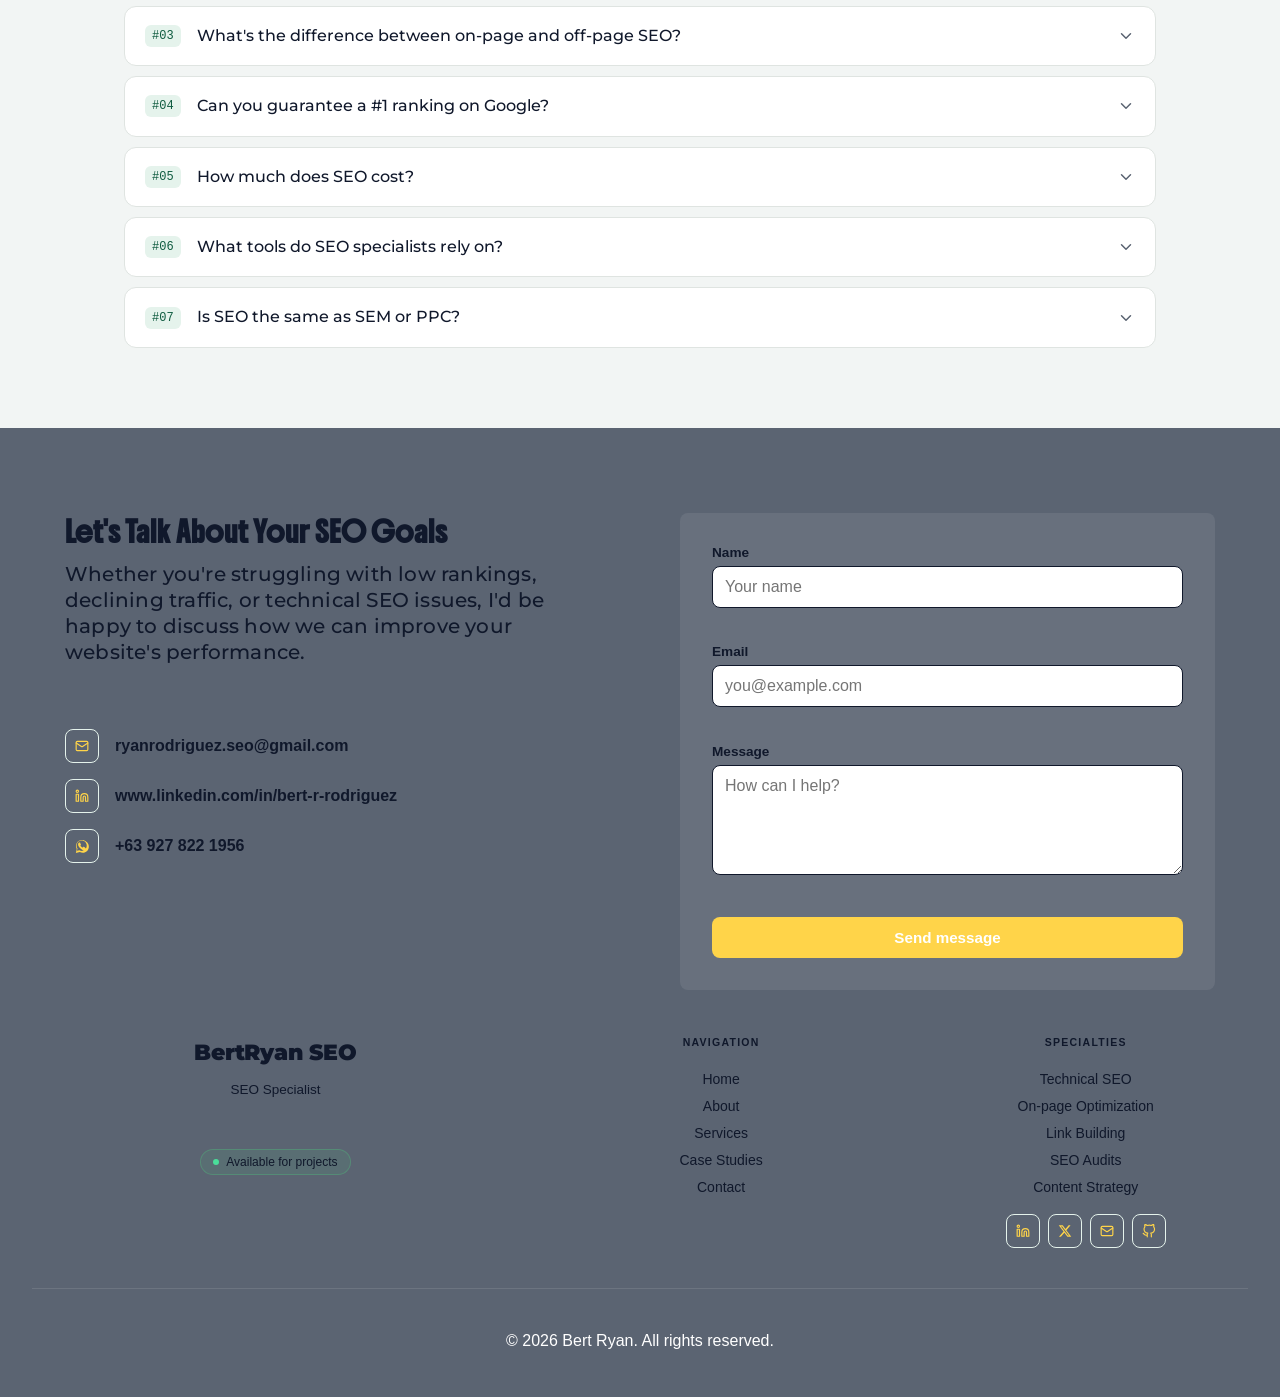
==== commit f63d48b2: "Update index.html" ====
--- a/index.html
+++ b/index.html
@@ -38,11 +38,10 @@
 <button id="scrollToTopBtn" title="Go to top">&#8593;</button>
 <!-- HERO -->
 <section class="hero-section">
-  <span><b>Hi, I'm Bert</b></span>
   <div class="hero-grid">
     <div class="hero-headline">
-      <h1>SEO Specialist from the Philippines</h1>
-    <p>I've spent my 4+ years helping businesses improve their online visibility and connect with the right audience through search. My experience covers <b>Technical SEO</b>, <b>On-Page SEO</b>, <b>Off-Page SEO</b>, <b>Local SEO</b>, and <b>Generative Engine Optimization (GEO)</b>, allowing me to approach SEO from both a technical and strategic perspective.<br><br>
+      <h1>Let's make your Website Visible in AI Search Engines</h1>
+    <p>My name is Bert, I'm an SEO Specialist from the Philippines. I've spent my 5+ years helping businesses improve their online visibility and connect with the right audience through search. My experience covers <b>Technical SEO</b>, <b>On-Page SEO</b>, <b>Off-Page SEO</b>, <b>Local SEO</b>, and <b>Generative Engine Optimization (GEO)</b>, allowing me to approach SEO from both a technical and strategic perspective.<br><br>
 
 In this portfolio, you’ll find <b>case studies</b> showcasing my work and results, professional <b>certifications</b>, and <b>blogs</b> where I share my knowledge, insights, and experiences in SEO. I enjoy analyzing data, solving SEO challenges, and continuously learning new ways to improve how businesses are discovered online. For me, SEO isn’t just about rankings it’s about creating meaningful visibility that can contribute to real business growth.
 <br> <a href="#" class="cta-button-hero">Click here to view my resume⧉</a></p>
@@ -51,7 +50,7 @@
           <img src="images/hero-section-image.png" alt="">          
                     <div class="hero-stat-grid">
                         <div class="hero-stat-card">
-                          <span class="stat-number">4+</span>
+                          <span class="stat-number">5+</span>
                           <span class="stat-label">Year of SEO Experience</span>
                         </div>
                         <div class="hero-stat-card">
@@ -65,20 +64,39 @@
                     </div>
            
         </div>
+          <div class="mobile-hero-headline"><p>Hi there! my name is Bert, I'm an SEO Specialist from the Philippines. I've spent my 5+ years helping businesses improve their online visibility and connect with the right audience through search. My experience covers Technical SEO, On-Page SEO, Off-Page SEO, Local SEO, and Generative Engine Optimization (GEO), allowing me to approach SEO from both a technical and strategic perspective.</p>
+          </div> 
   </div>
-  <div class="mobile-hero-headline"><p>I help businesses increase organic traffic, improve search rankings, and turn website visitors into paying customers through data-driven SEO strategies tailored to your goals.</p>
 
 </section>
+
 <!---CERTIFICATES---->
 <section class="wrap-section">
-    <h2 class="section-heading">Certifications</h2>
+  <!---CERTIFICATES--MOBILE-->
+  <div class="certificates-mobile">
+     <h2 class="section-heading">Certifications</h2>
     <p class="sub">Continuous learning keeps my SEO knowledge current and results-driven.</p>
-<div class="certificates-section">
-  <img src="images/seo_certified_.png" alt="">
-  <img src="images/content_marketing_certified.png" alt="">
-  <img src="images/Hubspot_AEO_Cert.png" alt="">
-  <img src="images/SEMrush_cert_tech-SEO.png" alt="">
+    <div class="grid-container" id="caseStudySlider">
+    <div class="certificates-section">
+    <img src="images/seo_certified_.png" alt="">
+    <img src="images/content_marketing_certified.png" alt="">
+    <img src="images/Hubspot_AEO_Cert.png" alt="">
+    <img src="images/SEMrush_cert_tech-SEO.png" alt="">
+    </div>
+    </div>
+  </div>
+    <!---CERTIFICATES--desktop-->
+<div class="certificates-desktop">
+  <h2 class="section-heading">Certifications</h2>
+    <p class="sub">Continuous learning keeps my SEO knowledge current and results-driven.</p>
+    <div class="certificates-section">
+      <img src="images/seo_certified_.png" alt="">
+      <img src="images/content_marketing_certified.png" alt="">
+      <img src="images/Hubspot_AEO_Cert.png" alt="">
+      <img src="images/SEMrush_cert_tech-SEO.png" alt="">
+    </div>
 </div>
+
 </section>
 <!---PORTFOLIO SECTION-->
 <section class="wrap-section" id="case-studies">
@@ -103,14 +121,14 @@
            <h2><b>Local and Organic Search Growth</b>
               <br>for a Personal Injury and Employment Law Firm + <b>AI Search Visibility</b></h2>
                 <div class="card-img-mobile">
-                <img class="card-img-hover" src="images/TPP-coverphoto-casetudy.png" alt="Team Penguin Plumbing case study cover">
+                <img class="card-img-hover" src="images/sutter&terpak_cover_photo.png" alt="Team Penguin Plumbing case study cover">
                 <div class="casetudy-result">
                   <div class="casetudy-result-item"><span class="result-val"></span><span class="result-label">Organic Traffic</span></div>
                   <div class="casetudy-result-item"><span class="result-val">+8.26%</span><span class="result-label">Visibility</span></div>
                   <div class="casetudy-result-item"><span class="result-val">6mo</span><span class="result-label">Timeline</span></div>
                 </div>
         </div>
-          <p>This SEO campaign is to increase the client’s visibility across Google Maps, organic search results, Google AI Overviews, and AI-powered search engines for high-intent local legal search queries.</p>
+          <p>This SEO campaign is to increase the client’s visibility across Google Maps, organic search results, Google AI Overviews, and AI search engines for high-intent local legal search queries.</p>
 
             <div class="stat-grid">
               <div class="stat-card">
@@ -179,7 +197,7 @@
         <div class="casetudy-desc">
            <h2>Turning Traffic into Revenue for Legal Services Company</h2>
                 <div class="card-img-mobile">
-                <img class="card-img-hover" src="images/TPP-coverphoto-casetudy.png" alt="Team Penguin Plumbing case study cover">
+                <img class="card-img-hover" src="images/LegalServe-coverphoto-casestudy.png" alt="Team Penguin Plumbing case study cover">
                 <div class="casetudy-result">
                   <div class="casetudy-result-item"><span class="result-val">+332%</span><span class="result-label">Organic Traffic</span></div>
                   <div class="casetudy-result-item"><span class="result-val">+8.26%</span><span class="result-label">Visibility</span></div>
@@ -218,7 +236,7 @@
         <div class="casetudy-desc">
            <h2>Local SEO Growth for Healthcare services</h2>
                 <div class="card-img-mobile">
-                <img class="card-img-hover" src="images/TPP-coverphoto-casetudy.png" alt="Team Penguin Plumbing case study cover">
+                <img class="card-img-hover" src="images/HealthStin-coverphoto-casestudy.png" alt="Team Penguin Plumbing case study cover">
                 <div class="casetudy-result">
                   <div class="casetudy-result-item"><span class="result-val">216%</span><span class="result-label">Achieved Growth</span></div>
                   <div class="casetudy-result-item"><span class="result-val">1.9K</span><span class="result-label">Monthly Visitors</span></div>
@@ -386,7 +404,7 @@
     <div class="talk-section-grid">
       <div>
         <h2>Let's Talk About Your SEO Goals</h2>
-        <p>Whether you're struggling with low rankings, declining traffic, or technical SEO issues, I'd be happy to discuss how we can improve your website's performance.</p>
+        <p class="sub" style="text-align: left;">Whether you're struggling with low rankings, declining traffic, or technical SEO issues, I'd be happy to discuss how we can improve your website's performance.</p>
         <div class="contact-links-section">
           <!-- Email -->
          <div class="contact-links">
